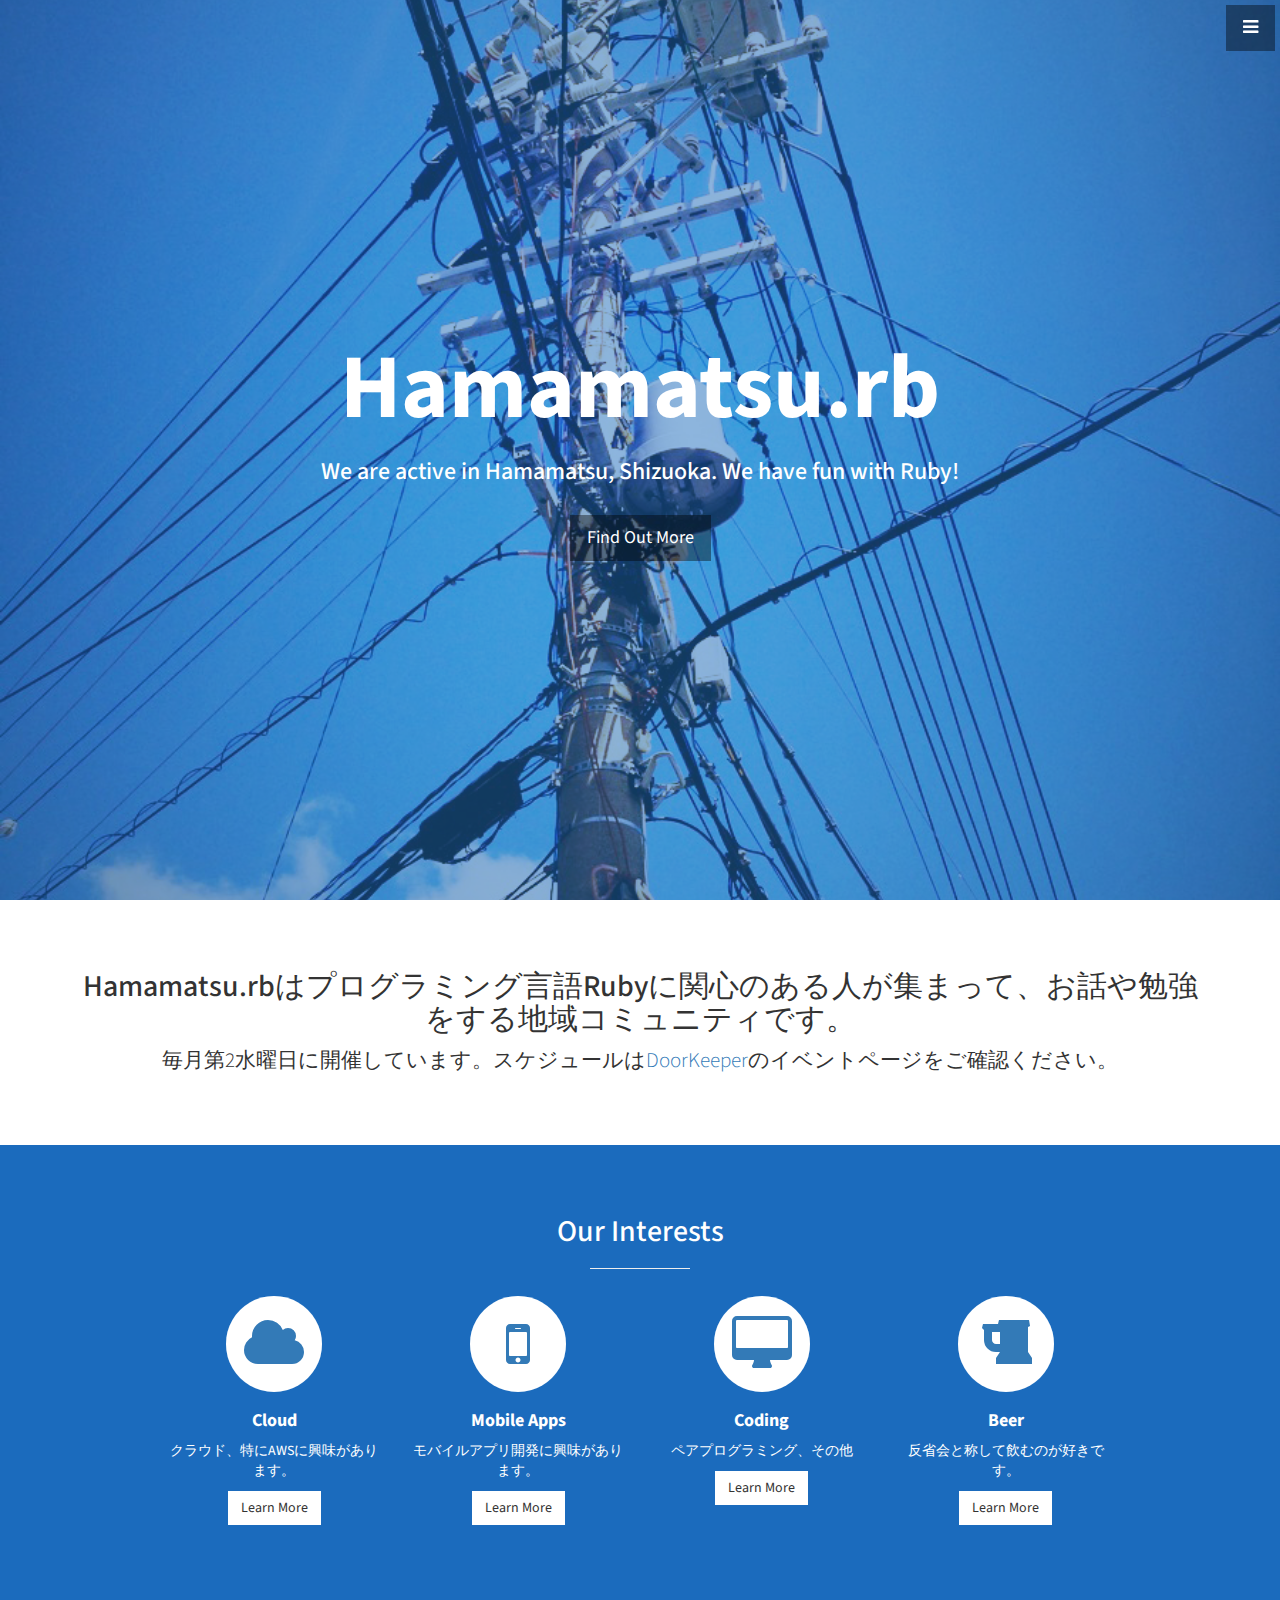
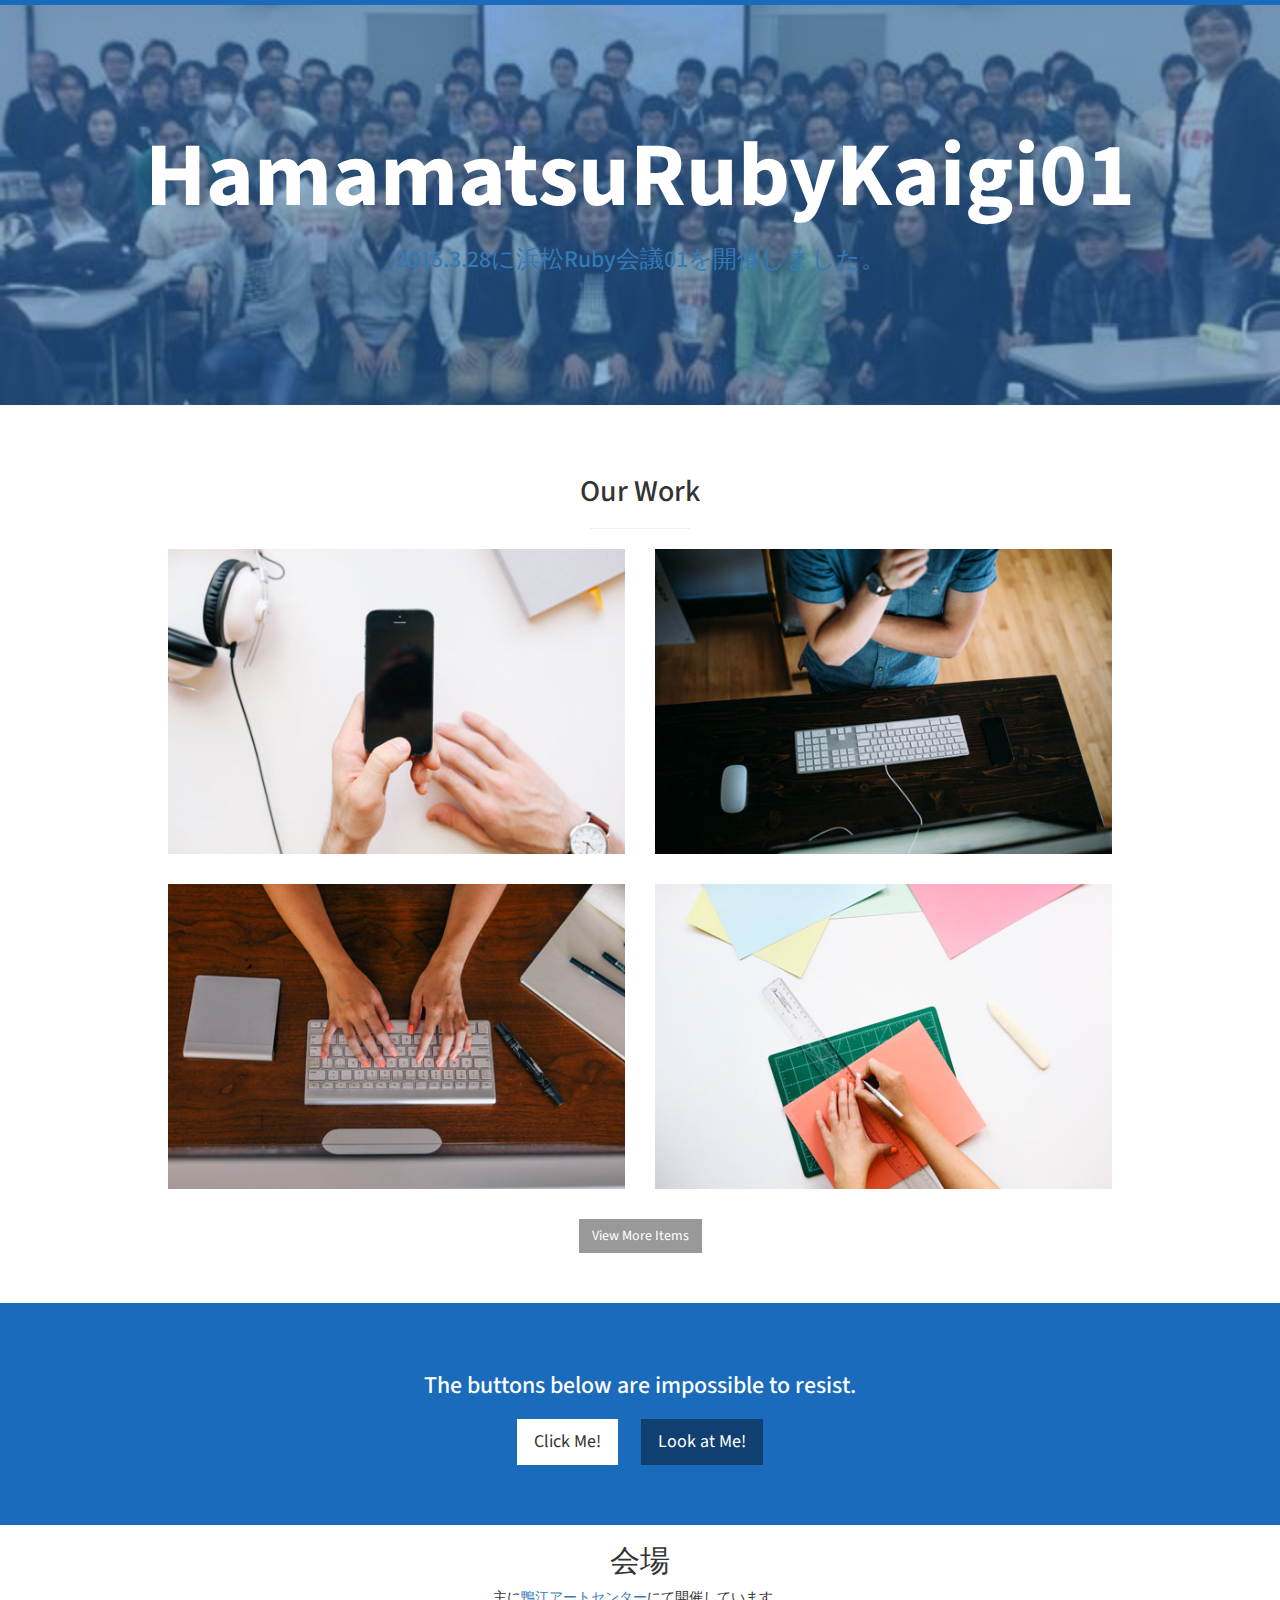
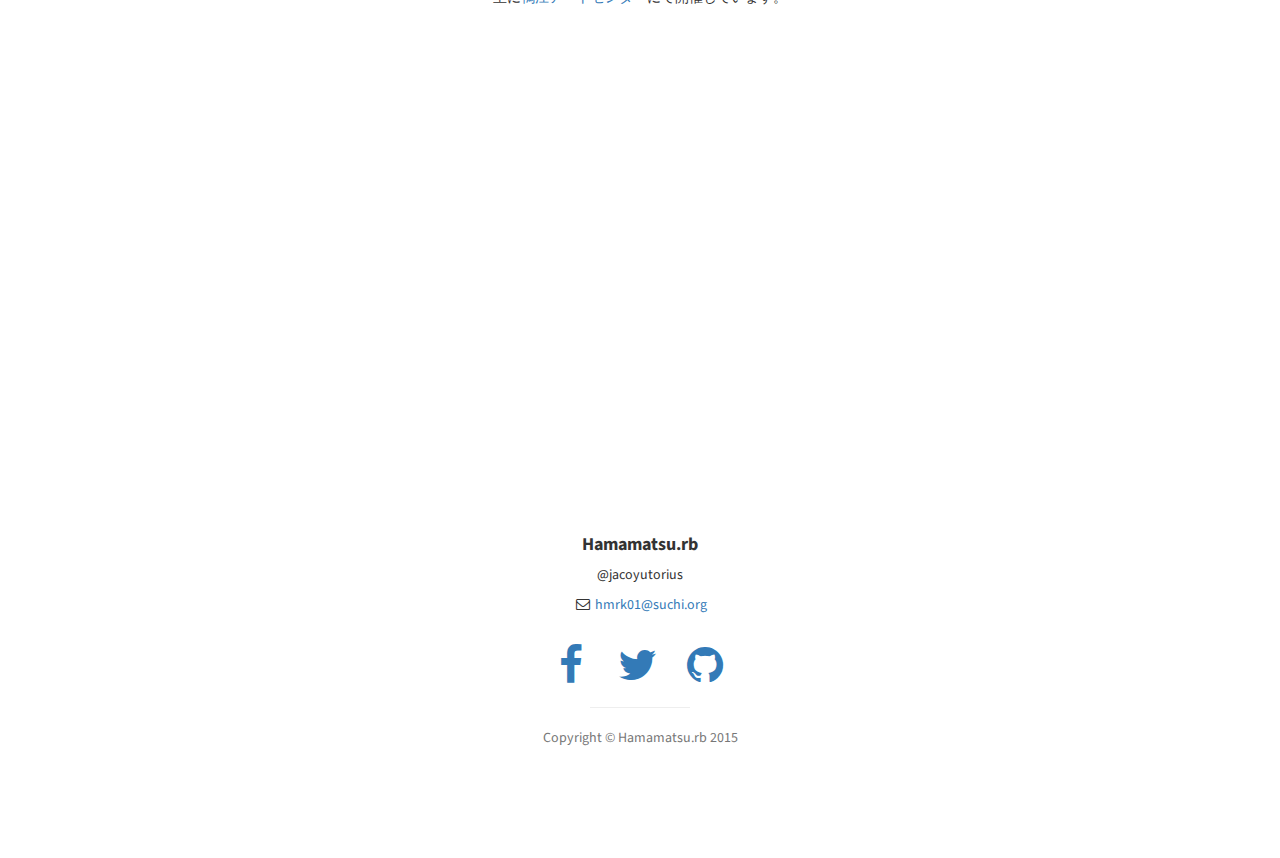
==== index.html @ ccb3da21 "first commti" ====
<!DOCTYPE html>
<html lang="en">

<head>

    <meta charset="utf-8">
    <meta http-equiv="X-UA-Compatible" content="IE=edge">
    <meta name="viewport" content="width=device-width, initial-scale=1">
    <meta name="description" content="">
    <meta name="author" content="">

    <title>Hamamatsu.rb</title>

    <!-- Bootstrap Core CSS -->
    <link href="css/bootstrap.min.css" rel="stylesheet">

    <!-- Custom CSS -->
    <link href="css/stylish-portfolio.css" rel="stylesheet">

    <!-- Custom Fonts -->
    <link href="font-awesome/css/font-awesome.min.css" rel="stylesheet" type="text/css">
    <link href="http://fonts.googleapis.com/css?family=Source+Sans+Pro:300,400,700,300italic,400italic,700italic" rel="stylesheet" type="text/css">

    <!-- HTML5 Shim and Respond.js IE8 support of HTML5 elements and media queries -->
    <!-- WARNING: Respond.js doesn't work if you view the page via file:// -->
    <!--[if lt IE 9]>
        <script src="https://oss.maxcdn.com/libs/html5shiv/3.7.0/html5shiv.js"></script>
        <script src="https://oss.maxcdn.com/libs/respond.js/1.4.2/respond.min.js"></script>
    <![endif]-->

</head>

<body>

    <!-- Navigation -->
    <a id="menu-toggle" href="#" class="btn btn-dark btn-lg toggle"><i class="fa fa-bars"></i></a>
    <nav id="sidebar-wrapper">
        <ul class="sidebar-nav">
            <a id="menu-close" href="#" class="btn btn-light btn-lg pull-right toggle"><i class="fa fa-times"></i></a>
            <li class="sidebar-brand">
                <a href="#top"  onclick = $("#menu-close").click(); >Menu</a>
            </li>
            <li>
                <a href="#top" onclick = $("#menu-close").click(); >Home</a>
            </li>
            <li>
                <a href="#about" onclick = $("#menu-close").click(); >About</a>
            </li>
            <li>
                <a href="#services" onclick = $("#menu-close").click(); >Interests</a>
            </li>
            <li>
                <a href="#portfolio" onclick = $("#menu-close").click(); >Portfolio</a>
            </li>
            <li>
                <a href="#contact" onclick = $("#menu-close").click(); >会場</a>
            </li>
        </ul>
    </nav>

    <!-- Header -->
    <header id="top" class="header">
        <div class="text-vertical-center">
            <h1>Hamamatsu.rb</h1>
            <h3>We are active in Hamamatsu, Shizuoka. We have fun with Ruby!</h3>
            <br>
            <a href="#about" class="btn btn-dark btn-lg">Find Out More</a>
        </div>
    </header>

    <!-- About -->
    <section id="about" class="about">
        <div class="container">
            <div class="row">
                <div class="col-lg-12 text-center">
                    <h2>Hamamatsu.rbはプログラミング言語Rubyに関心のある人が集まって、お話や勉強をする地域コミュニティです。
                    </h2>

                    <p class="lead">毎月第2水曜日に開催しています。スケジュールは<a target="_blank" href="https://hmrb.doorkeeper.jp/">DoorKeeper</a>のイベントページをご確認ください。</p>
                </div>
            </div>
            <!-- /.row -->
        </div>
        <!-- /.container -->
    </section>

    <!-- Services -->
    <!-- The circle icons use Font Awesome's stacked icon classes. For more information, visit http://fontawesome.io/examples/ -->
    <section id="services" class="services bg-primary">
        <div class="container">
            <div class="row text-center">
                <div class="col-lg-10 col-lg-offset-1">
                    <h2>Our Interests</h2>
                    <hr class="small">
                    <div class="row">
                        <div class="col-md-3 col-sm-6">
                            <div class="service-item">
                                <span class="fa-stack fa-4x">
                                <i class="fa fa-circle fa-stack-2x"></i>
                                <i class="fa fa-cloud fa-stack-1x text-primary"></i>
                            </span>
                                <h4>
                                    <strong>Cloud</strong>
                                </h4>
                                <p>クラウド、特にAWSに興味があります。</p>
                                <a href="#" class="btn btn-light">Learn More</a>
                            </div>
                        </div>
                        <div class="col-md-3 col-sm-6">
                            <div class="service-item">
                                <span class="fa-stack fa-4x">
                                <i class="fa fa-circle fa-stack-2x"></i>
                                <i class="fa fa-mobile fa-stack-1x text-primary"></i>
                            </span>
                                <h4>
                                    <strong>Mobile Apps</strong>
                                </h4>
                                <p>モバイルアプリ開発に興味があります。</p>
                                <a href="#" class="btn btn-light">Learn More</a>
                            </div>
                        </div>
                        <div class="col-md-3 col-sm-6">
                            <div class="service-item">
                                <span class="fa-stack fa-4x">
                                <i class="fa fa-circle fa-stack-2x"></i>
                                <i class="fa fa-desktop fa-stack-1x text-primary"></i>
                            </span>
                                <h4>
                                    <strong>Coding</strong>
                                </h4>
                                <p>ペアプログラミング、その他</p>
                                <a href="#" class="btn btn-light">Learn More</a>
                            </div>
                        </div>
                        <div class="col-md-3 col-sm-6">
                            <div class="service-item">
                                <span class="fa-stack fa-4x">
                                <i class="fa fa-circle fa-stack-2x"></i>
                                <i class="fa fa-beer fa-stack-1x text-primary"></i>
                            </span>
                                <h4>
                                    <strong>Beer</strong>
                                </h4>
                                <p>反省会と称して飲むのが好きです。</p>
                                <a href="#" class="btn btn-light">Learn More</a>
                            </div>
                        </div>
                    </div>
                    <!-- /.row (nested) -->
                </div>
                <!-- /.col-lg-10 -->
            </div>
            <!-- /.row -->
        </div>
        <!-- /.container -->
    </section>

    <!-- Callout -->
    <aside class="callout">
        <div class="text-vertical-center">
            <h1>HamamatsuRubyKaigi01</h1>
            <h3><a href="http://regional.rubykaigi.org/hamamatsu01/">2015.3.28に浜松Ruby会議01を開催しました。</a></h3>
        </div>
    </aside>

    <!-- Portfolio -->
    <section id="portfolio" class="portfolio">
        <div class="container">
            <div class="row">
                <div class="col-lg-10 col-lg-offset-1 text-center">
                    <h2>Our Work</h2>
                    <hr class="small">
                    <div class="row">
                        <div class="col-md-6">
                            <div class="portfolio-item">
                                <a href="#">
                                    <img class="img-portfolio img-responsive" src="img/portfolio-1.jpg">
                                </a>
                            </div>
                        </div>
                        <div class="col-md-6">
                            <div class="portfolio-item">
                                <a href="#">
                                    <img class="img-portfolio img-responsive" src="img/portfolio-2.jpg">
                                </a>
                            </div>
                        </div>
                        <div class="col-md-6">
                            <div class="portfolio-item">
                                <a href="#">
                                    <img class="img-portfolio img-responsive" src="img/portfolio-3.jpg">
                                </a>
                            </div>
                        </div>
                        <div class="col-md-6">
                            <div class="portfolio-item">
                                <a href="#">
                                    <img class="img-portfolio img-responsive" src="img/portfolio-4.jpg">
                                </a>
                            </div>
                        </div>
                    </div>
                    <!-- /.row (nested) -->
                    <a href="#" class="btn btn-dark">View More Items</a>
                </div>
                <!-- /.col-lg-10 -->
            </div>
            <!-- /.row -->
        </div>
        <!-- /.container -->
    </section>

    <!-- Call to Action -->
    <aside class="call-to-action bg-primary">
        <div class="container">
            <div class="row">
                <div class="col-lg-12 text-center">
                    <h3>The buttons below are impossible to resist.</h3>
                    <a href="#" class="btn btn-lg btn-light">Click Me!</a>
                    <a href="#" class="btn btn-lg btn-dark">Look at Me!</a>
                </div>
            </div>
        </div>
    </aside>

    <!-- Map -->
    <section id="contact" class="map">
        <div class="row">
                <div class="col-lg-10 col-lg-offset-1 text-center">
                    <h2>会場</h2>
                    <p>主に<a href="http://www.kamoeartcenter.org/">鴨江アートセンター</a>にて開催しています。</p>
                </div>
            </div>

        <iframe width="100%" height="80%" frameborder="0" scrolling="no" marginheight="0" marginwidth="0" src="https://www.google.com/maps/embed?pb=!1m14!1m8!1m3!1d3280.007330403189!2d137.7245966!3d34.704995049999994!3m2!1i1024!2i768!4f13.1!3m3!1m2!1s0x601ade7d56c9c475%3A0x187811541505988f!2z44CSNDMyLTgwMjQg6Z2Z5bKh55yM5rWc5p2-5biC5Lit5Yy66bSo5rGf55S677yRIOa1nOadvuW4gum0qOaxn-OCouODvOODiOOCu-ODs-OCv-ODvA!5e0!3m2!1sja!2sjp!4v1431703004119" width="600" height="450" frameborder="0" style="border:0"></iframe>
        <br />
        <small>
            <a href="https://maps.google.com/maps?f=q&amp;source=embed&amp;hl=en&amp;geocode=&amp;q=Twitter,+Inc.,+Market+Street,+San+Francisco,+CA&amp;aq=0&amp;oq=twitter&amp;sll=28.659344,-81.187888&amp;sspn=0.128789,0.264187&amp;ie=UTF8&amp;hq=Twitter,+Inc.,+Market+Street,+San+Francisco,+CA&amp;t=m&amp;z=15&amp;iwloc=A"></a>
        </small>
        </iframe>


    </section>

    <!-- Footer -->
    <footer>
        <div class="container">
            <div class="row">
                <div class="col-lg-10 col-lg-offset-1 text-center">
                    <h4><strong>Hamamatsu.rb</strong>
                    </h4>
                    <p>@jacoyutorius</p>
                 <!--    <br>
                    Beverly Hil ls, CA 90210</p>-->
                    <ul class="list-unstyled">
                        <!-- <li><i class="fa fa-phone fa-fw"></i> (123) 456-7890</li> -->
                        <li><i class="fa fa-envelope-o fa-fw"></i>  <a href="mailto:hmrk01@suchi.org ">hmrk01@suchi.org </a>
                        </li>
                    </ul>
                    <br>
                    <ul class="list-inline">
                        <li>
                            <a href="https://www.facebook.com/pages/Hamamatsurb/196508373706679"><i class="fa fa-facebook fa-fw fa-3x"></i></a>
                        </li>
                        <li>
                            <a href="https://twitter.com/hamamatsurb"><i class="fa fa-twitter fa-fw fa-3x"></i></a>
                        </li>
                        <li>
                            <a href="http://hamamatsu-rb.github.io/"><i class="fa fa-github fa-fw fa-3x"></i></a>
                        </li>
                    </ul>
                    <hr class="small">
                    <p class="text-muted">Copyright &copy; Hamamatsu.rb 2015</p>
                </div>
            </div>
        </div>
    </footer>

    <!-- jQuery -->
    <script src="js/jquery.js"></script>

    <!-- Bootstrap Core JavaScript -->
    <script src="js/bootstrap.min.js"></script>

    <!-- Custom Theme JavaScript -->
    <script>
    // Closes the sidebar menu
    $("#menu-close").click(function(e) {
        e.preventDefault();
        $("#sidebar-wrapper").toggleClass("active");
    });

    // Opens the sidebar menu
    $("#menu-toggle").click(function(e) {
        e.preventDefault();
        $("#sidebar-wrapper").toggleClass("active");
    });

    // Scrolls to the selected menu item on the page
    $(function() {
        $('a[href*=#]:not([href=#])').click(function() {
            if (location.pathname.replace(/^\//, '') == this.pathname.replace(/^\//, '') || location.hostname == this.hostname) {

                var target = $(this.hash);
                target = target.length ? target : $('[name=' + this.hash.slice(1) + ']');
                if (target.length) {
                    $('html,body').animate({
                        scrollTop: target.offset().top
                    }, 1000);
                    return false;
                }
            }
        });
    });
    </script>

    <script type="text/javascript">
        $.getJSON("http://api.doorkeeper.jp/groups/hmrb/events", function(json){
            alert("json");
        })
    </script>

</body>

</html>
---- css/stylish-portfolio.css ----
/*!
 * Start Bootstrap - Stylish Portfolio Bootstrap Theme (http://startbootstrap.com)
 * Code licensed under the Apache License v2.0.
 * For details, see http://www.apache.org/licenses/LICENSE-2.0.
 */

/* Global Styles */

html,
body {
    width: 100%;
    height: 100%;
}

body {
    font-family: "Source Sans Pro","Helvetica Neue",Helvetica,Arial,sans-serif;
}

.bg-primary{
    background-color: rgba(27, 107, 189, 100); 
}

.text-vertical-center {
    display: table-cell;
    text-align: center;
    vertical-align: middle;
}

.text-vertical-center h1 {
    margin: 0;
    padding: 0;
    font-size: 6.5em;
    font-weight: 700;
}

.text-vertical-center{
    background-color: rgba(27, 107, 189, 0.5); 
    color: white;
}

/* Custom Button Styles */

.btn-dark {
    border-radius: 0;
    color: #fff;
    background-color: rgba(0,0,0,0.4);
}

.btn-dark:hover,
.btn-dark:focus,
.btn-dark:active {
    color: #fff;
    background-color: rgba(0,0,0,0.7);
}

.btn-light {
    border-radius: 0;
    color: #333;
    background-color: rgb(255,255,255);
}

.btn-light:hover,
.btn-light:focus,
.btn-light:active {
    color: #333;
    background-color: rgba(255,255,255,0.8);
}

/* Custom Horizontal Rule */

hr.small {
    max-width: 100px;
}

/* Side Menu */

#sidebar-wrapper {
    z-index: 1000;
    position: fixed;
    right: 0;
    width: 250px;
    height: 100%;
    margin-right: -250px;
    overflow-y: auto;
    background: #222;
    -webkit-transition: all 0.4s ease 0s;
    -moz-transition: all 0.4s ease 0s;
    -ms-transition: all 0.4s ease 0s;
    -o-transition: all 0.4s ease 0s;
    transition: all 0.4s ease 0s;
}

.sidebar-nav {
    position: absolute;
    top: 0;
    width: 250px;
    margin: 0;
    padding: 0;
    list-style: none;
}

.sidebar-nav li {
    text-indent: 20px;
    line-height: 40px;
}

.sidebar-nav li a {
    display: block;
    text-decoration: none;
    color: #999;
}

.sidebar-nav li a:hover {
    text-decoration: none;
    color: #fff;
    background: rgba(255,255,255,0.2);
}

.sidebar-nav li a:active,
.sidebar-nav li a:focus {
    text-decoration: none;
}

.sidebar-nav > .sidebar-brand {
    height: 55px;
    font-size: 18px;
    line-height: 55px;
}

.sidebar-nav > .sidebar-brand a {
    color: #999;
}

.sidebar-nav > .sidebar-brand a:hover {
    color: #fff;
    background: none;
}

#menu-toggle {
    z-index: 1;
    position: fixed;
    top: 0;
    right: 0;
}

#sidebar-wrapper.active {
    right: 250px;
    width: 250px;
    -webkit-transition: all 0.4s ease 0s;
    -moz-transition: all 0.4s ease 0s;
    -ms-transition: all 0.4s ease 0s;
    -o-transition: all 0.4s ease 0s;
    transition: all 0.4s ease 0s;
}

.toggle {
    margin: 5px 5px 0 0;
}


/* Header */

.header {
    display: table;
    position: relative;
    width: 100%;
    height: 100%;
    /*background-color: white;*/
    background: url(../img/IMG_7088.jpg) no-repeat center center scroll;
    -webkit-background-size: cover;
    -moz-background-size: cover;
    background-size: cover;
    -o-background-size: cover;
}

/* About */

.about {
    padding: 50px 0;
}

/* Services */

.services {
    padding: 50px 0;
}

.service-item {
    margin-bottom: 30px;
}

/* Callout */

.callout {
    display: table;
    width: 100%;
    height: 400px;
    color: #fff;
    background: url(../img/rubykaigi.jpg) no-repeat center center scroll;
    -webkit-background-size: cover;
    -moz-background-size: cover;
    background-size: cover;
    -o-background-size: cover;
}

/* Portfolio */

.portfolio {
    padding: 50px 0;
}

.portfolio-item {
    margin-bottom: 30px;
}

.img-portfolio {
    margin: 0 auto;
}

.img-portfolio:hover {
    opacity: 0.8;
}

/* Call to Action */

.call-to-action {
    padding: 50px 0;
}

.call-to-action .btn {
    margin: 10px;
}

/* Map */

.map {
    height: 500px;
}

@media(max-width:768px) {
    .map {
        height: 75%;
    }
}

/* Footer */

footer {
    padding: 100px 0;
}
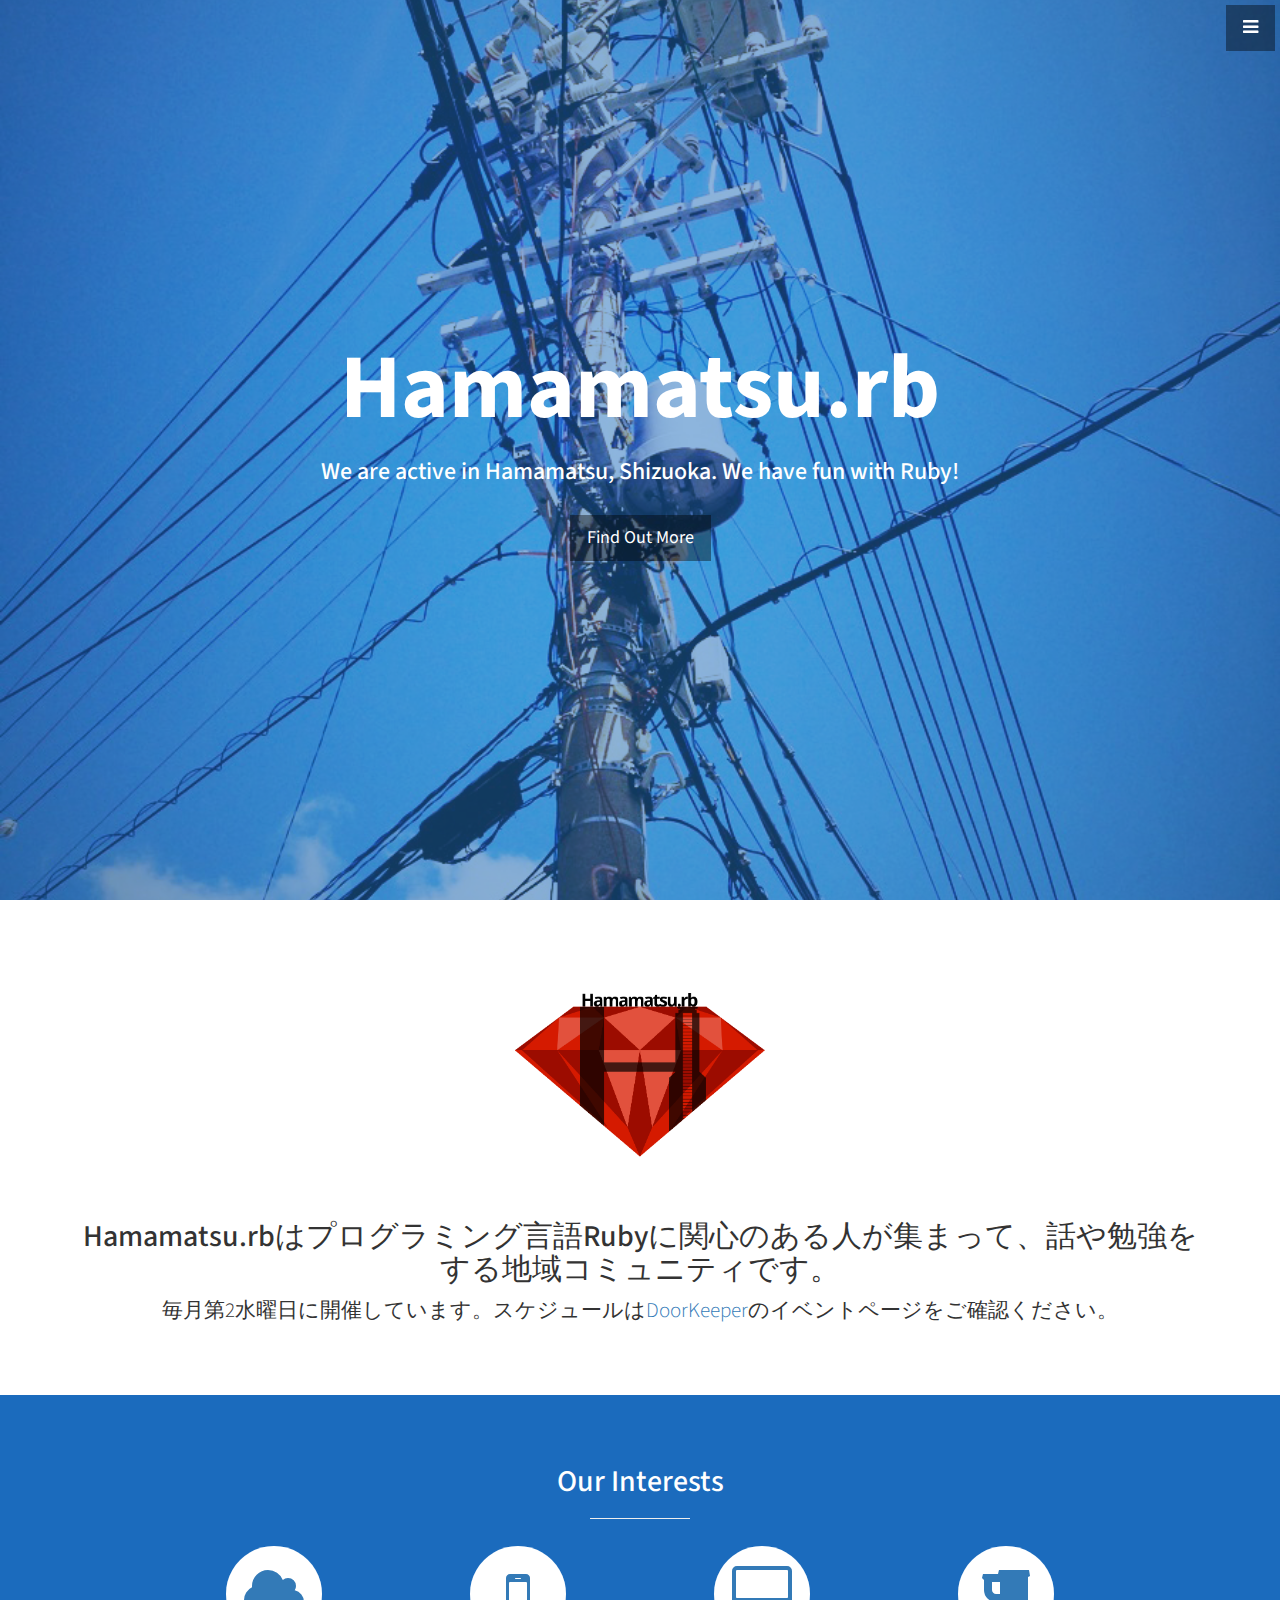
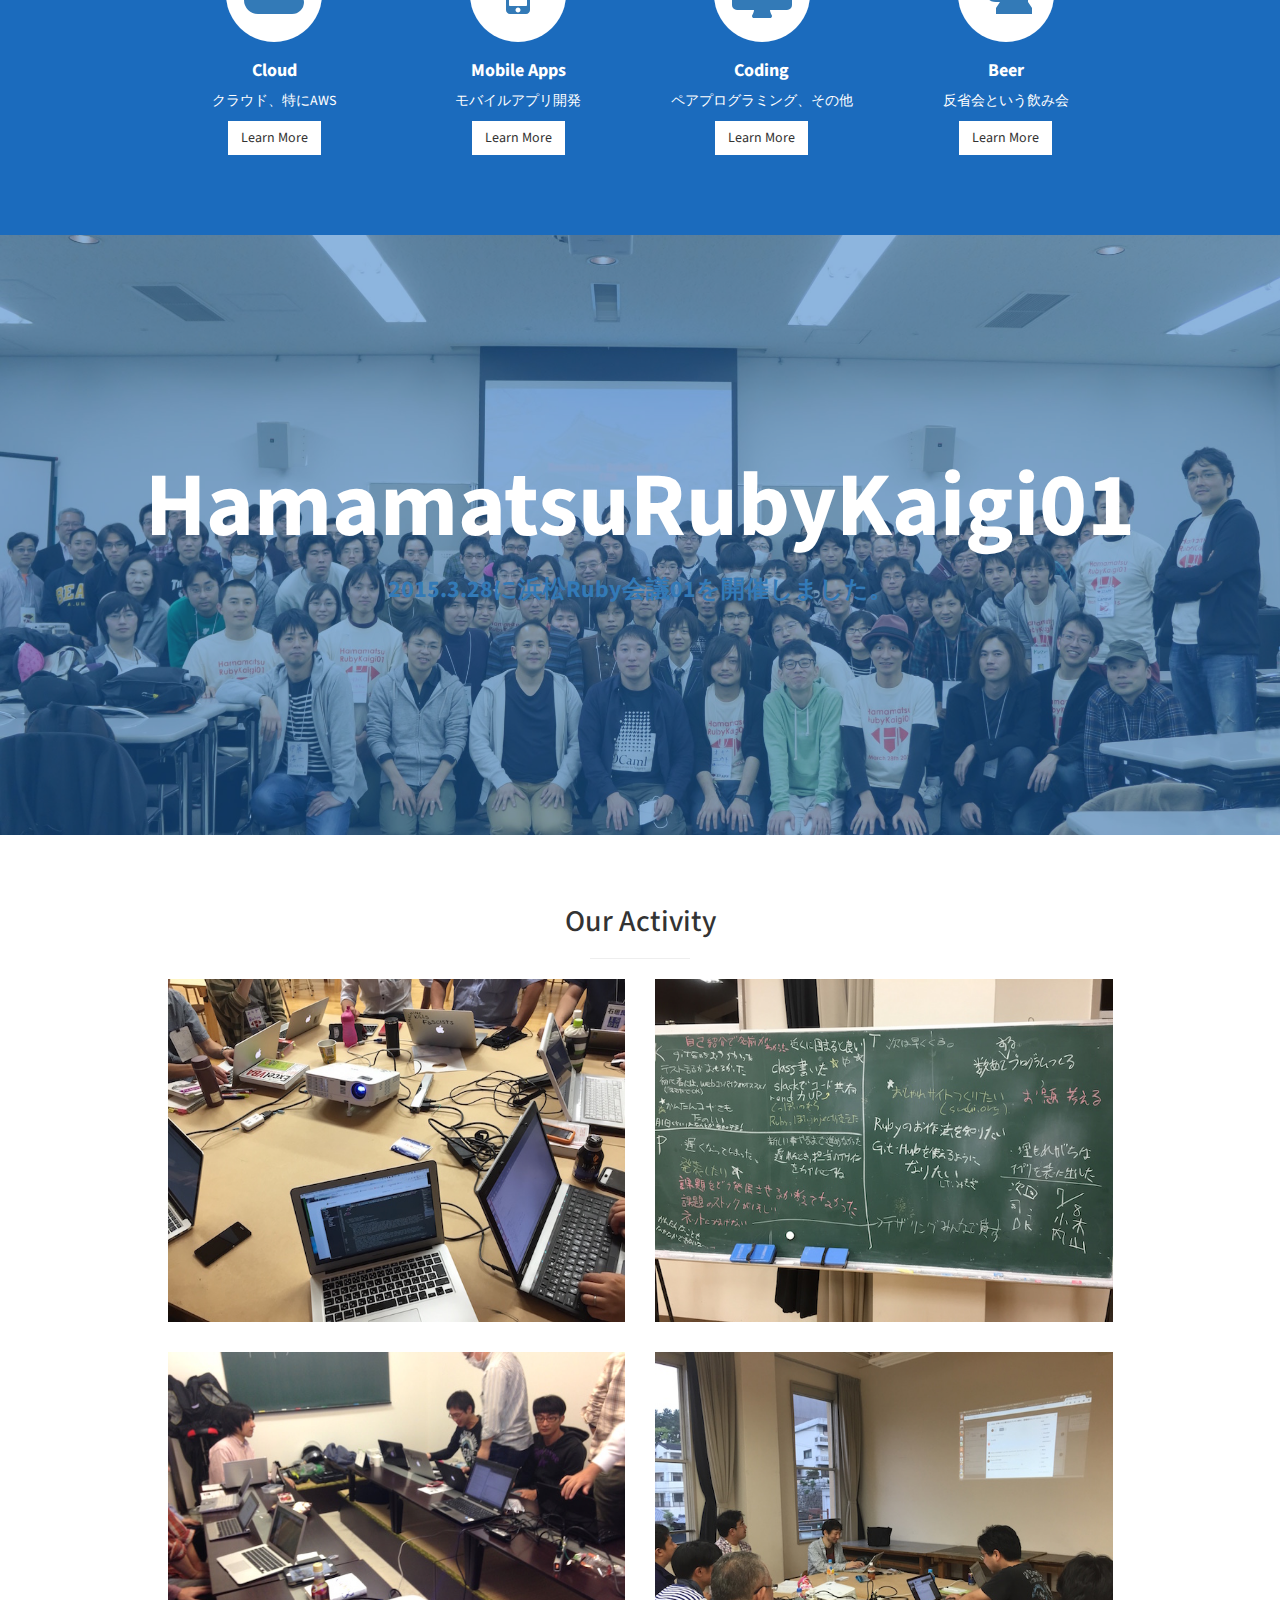
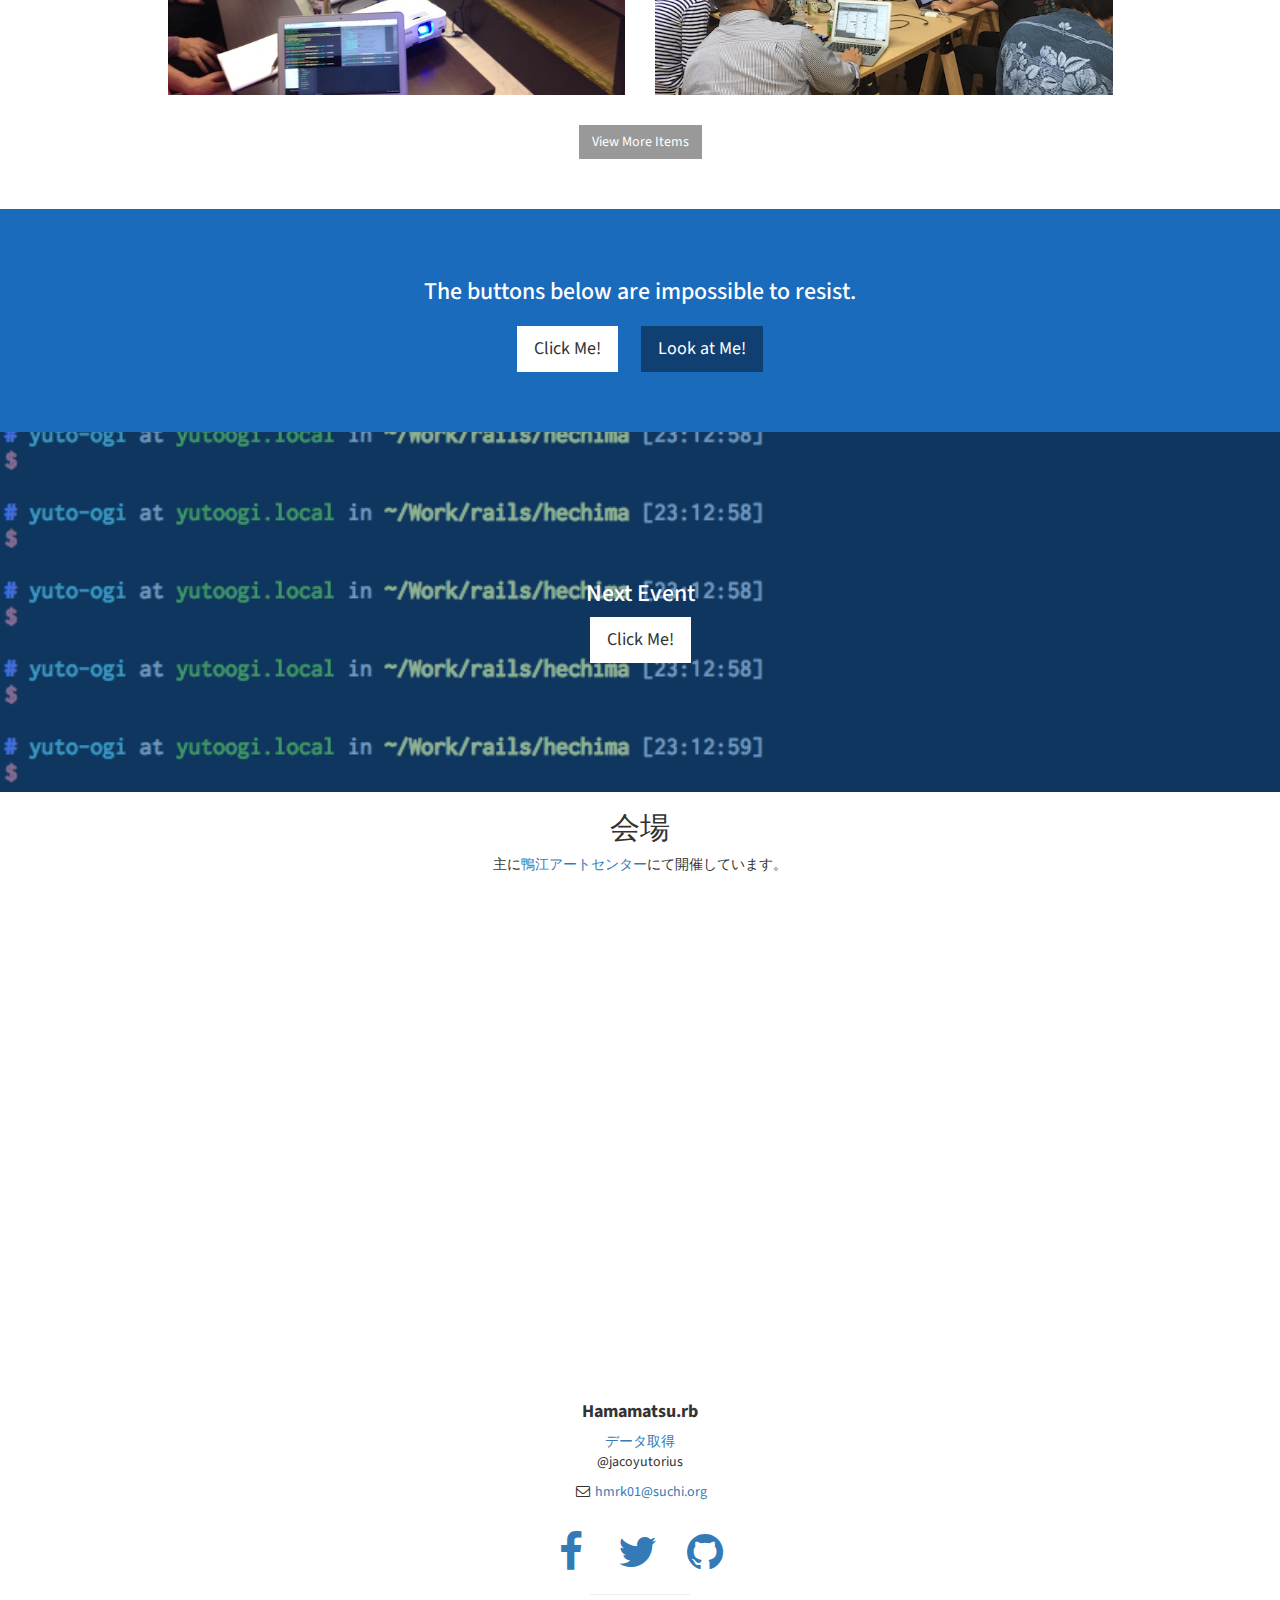
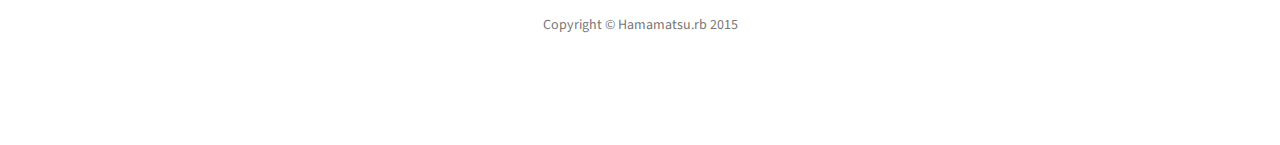
==== commit 2a82a432: "rubykaigiの写真を高解像度のものに変えたり、新しいセクションを作ったり、hmrbの写真を載せたり...etc" ====
--- a/index.html
+++ b/index.html
@@ -72,8 +72,13 @@
     <section id="about" class="about">
         <div class="container">
             <div class="row">
+                <div class="col-md-12">
+                    <img class="img-portfolio img-responsive" src="img/hmrblogo1_square.png"  width="250" height="250" >           
+                </div>
+            </div>
+            <div class="row">
                 <div class="col-lg-12 text-center">
-                    <h2>Hamamatsu.rbはプログラミング言語Rubyに関心のある人が集まって、お話や勉強をする地域コミュニティです。
+                    <h2>Hamamatsu.rbはプログラミング言語Rubyに関心のある人が集まって、話や勉強をする地域コミュニティです。
                     </h2>
 
                     <p class="lead">毎月第2水曜日に開催しています。スケジュールは<a target="_blank" href="https://hmrb.doorkeeper.jp/">DoorKeeper</a>のイベントページをご確認ください。</p>
@@ -102,7 +107,7 @@
                                 <h4>
                                     <strong>Cloud</strong>
                                 </h4>
-                                <p>クラウド、特にAWSに興味があります。</p>
+                                <p>クラウド、特にAWS</p>
                                 <a href="#" class="btn btn-light">Learn More</a>
                             </div>
                         </div>
@@ -115,7 +120,7 @@
                                 <h4>
                                     <strong>Mobile Apps</strong>
                                 </h4>
-                                <p>モバイルアプリ開発に興味があります。</p>
+                                <p>モバイルアプリ開発</p>
                                 <a href="#" class="btn btn-light">Learn More</a>
                             </div>
                         </div>
@@ -141,7 +146,7 @@
                                 <h4>
                                     <strong>Beer</strong>
                                 </h4>
-                                <p>反省会と称して飲むのが好きです。</p>
+                                <p>反省会という飲み会</p>
                                 <a href="#" class="btn btn-light">Learn More</a>
                             </div>
                         </div>
@@ -157,10 +162,10 @@
 
     <!-- Callout -->
     <aside class="callout">
-        <div class="text-vertical-center">
-            <h1>HamamatsuRubyKaigi01</h1>
-            <h3><a href="http://regional.rubykaigi.org/hamamatsu01/">2015.3.28に浜松Ruby会議01を開催しました。</a></h3>
-        </div>
+      <div class="text-vertical-center">
+        <h1>HamamatsuRubyKaigi01</h1>
+        <h3><a href="http://regional.rubykaigi.org/hamamatsu01/"><strong>2015.3.28に浜松Ruby会議01を開催しました。</strong></a></h3>
+      </div>
     </aside>
 
     <!-- Portfolio -->
@@ -168,34 +173,34 @@
         <div class="container">
             <div class="row">
                 <div class="col-lg-10 col-lg-offset-1 text-center">
-                    <h2>Our Work</h2>
+                    <h2>Our Activity</h2>
                     <hr class="small">
                     <div class="row">
                         <div class="col-md-6">
                             <div class="portfolio-item">
                                 <a href="#">
-                                    <img class="img-portfolio img-responsive" src="img/portfolio-1.jpg">
+                                    <img class="img-portfolio img-responsive" src="img/IMG_0236.JPG">
                                 </a>
                             </div>
                         </div>
                         <div class="col-md-6">
                             <div class="portfolio-item">
                                 <a href="#">
-                                    <img class="img-portfolio img-responsive" src="img/portfolio-2.jpg">
+                                    <img class="img-portfolio img-responsive" src="img/IMG_0237.JPG">
                                 </a>
                             </div>
                         </div>
                         <div class="col-md-6">
                             <div class="portfolio-item">
                                 <a href="#">
-                                    <img class="img-portfolio img-responsive" src="img/portfolio-3.jpg">
+                                    <img class="img-portfolio img-responsive" src="img/IMG_1295.JPG">
                                 </a>
                             </div>
                         </div>
                         <div class="col-md-6">
                             <div class="portfolio-item">
                                 <a href="#">
-                                    <img class="img-portfolio img-responsive" src="img/portfolio-4.jpg">
+                                    <img class="img-portfolio img-responsive" src="img/IMG_0107.JPG">
                                 </a>
                             </div>
                         </div>
@@ -220,6 +225,17 @@
                     <a href="#" class="btn btn-lg btn-dark">Look at Me!</a>
                 </div>
             </div>
+        </div>
+    </aside>
+
+    <!-- Next Event -->
+    <aside class="nextevent">
+        <div class="text-vertical-center">
+          <div class="col-lg-12 text-center">
+            <h3>Next Event</h3>
+            <a href="#" class="btn btn-lg btn-light">Click Me!</a>
+        </div>
+          
         </div>
     </aside>
 
@@ -249,6 +265,7 @@
                 <div class="col-lg-10 col-lg-offset-1 text-center">
                     <h4><strong>Hamamatsu.rb</strong>
                     </h4>
+                    <a href="#" onClick="doorkeeperLoader();">データ取得</a>
                     <p>@jacoyutorius</p>
                  <!--    <br>
                     Beverly Hil ls, CA 90210</p>-->
@@ -315,9 +332,33 @@
     </script>
 
     <script type="text/javascript">
-        $.getJSON("http://api.doorkeeper.jp/groups/hmrb/events", function(json){
-            alert("json");
-        })
+        // $.getJSON("http://api.doorkeeper.jp/groups/hmrb/events", function(json){
+        //     alert("json");
+        // });
+        function doorkeeperLoader(){
+            $.ajax({
+            url: "https://api.doorkeeper.jp/groups/jawsug-hamamatsu/events",
+            // url: "https://b.hatena.ne.jp/entry/json/?url=http%3A%2F%2Fwww.hatena.ne.jp%2F",
+            type: "GET",
+            datatype: "json" ,
+            headers:{
+                "Content-Type": "application/json"
+            },
+            timeout: 100000,
+            crossDomain: true,
+            success: function(data){
+                console.table(dat);
+            },
+            error: function(data){
+                console.log("Error!");
+                console.log(data);
+                alert(data);
+
+            },
+            complete: function(data){}
+          });
+        }
+        
     </script>
 
 </body>
--- a/css/stylish-portfolio.css
+++ b/css/stylish-portfolio.css
@@ -14,6 +14,17 @@
 
 body {
     font-family: "Source Sans Pro","Helvetica Neue",Helvetica,Arial,sans-serif;
+}
+
+#bg-video {
+ /* position:fixed;
+  right:0;
+  bottom:0*/;
+  min-width:100%;
+  min-height:20%;
+  width:auto;
+  /*height:auto;
+  z-index:-1;*/
 }
 
 .bg-primary{
@@ -173,6 +184,19 @@
     -o-background-size: cover;
 }
 
+
+.nextevent {
+    display: table;
+    position: relative;
+    width: 100%;
+    height: 40%;
+    background: url(../video/hechima.gif) no-repeat center center scroll;
+    -webkit-background-size: cover;
+    -moz-background-size: cover;
+    background-size: cover;
+    -o-background-size: cover;
+}
+
 /* About */
 
 .about {
@@ -194,7 +218,7 @@
 .callout {
     display: table;
     width: 100%;
-    height: 400px;
+    height: 600px;
     color: #fff;
     background: url(../img/rubykaigi.jpg) no-repeat center center scroll;
     -webkit-background-size: cover;
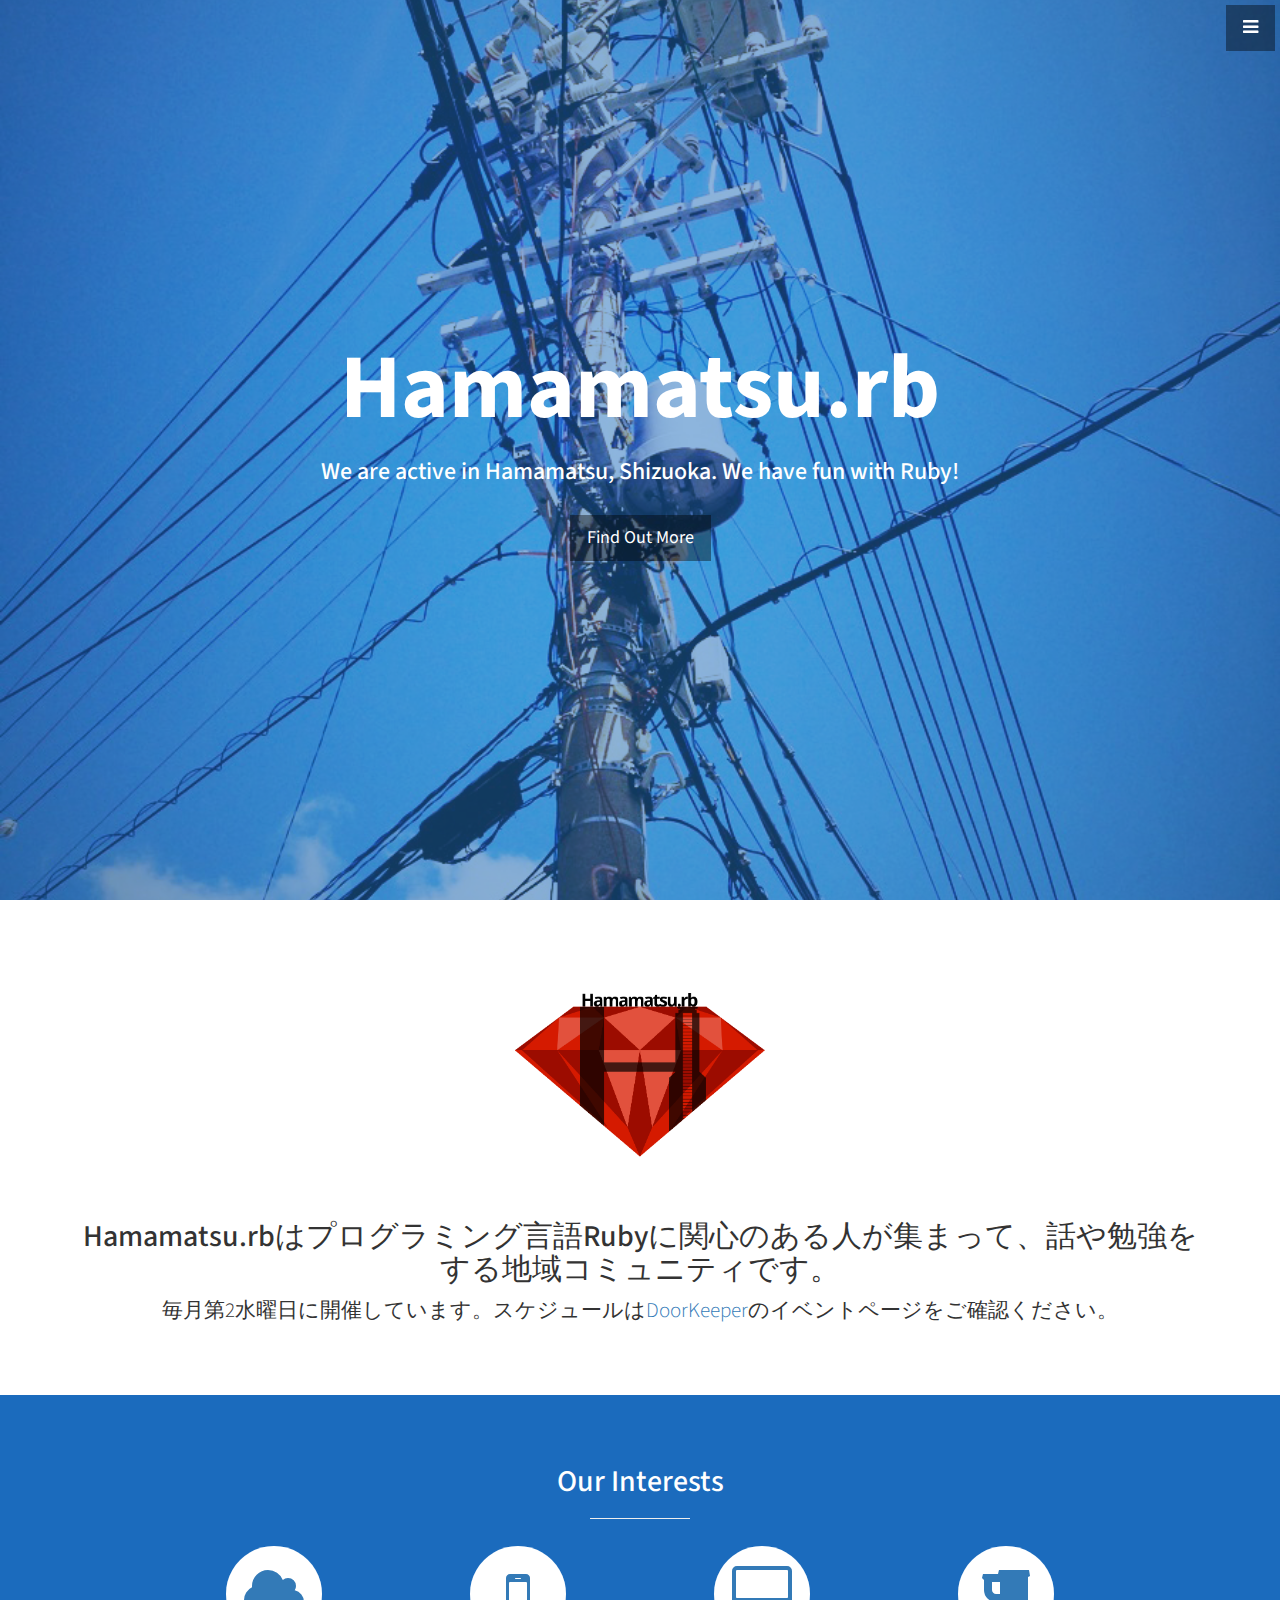
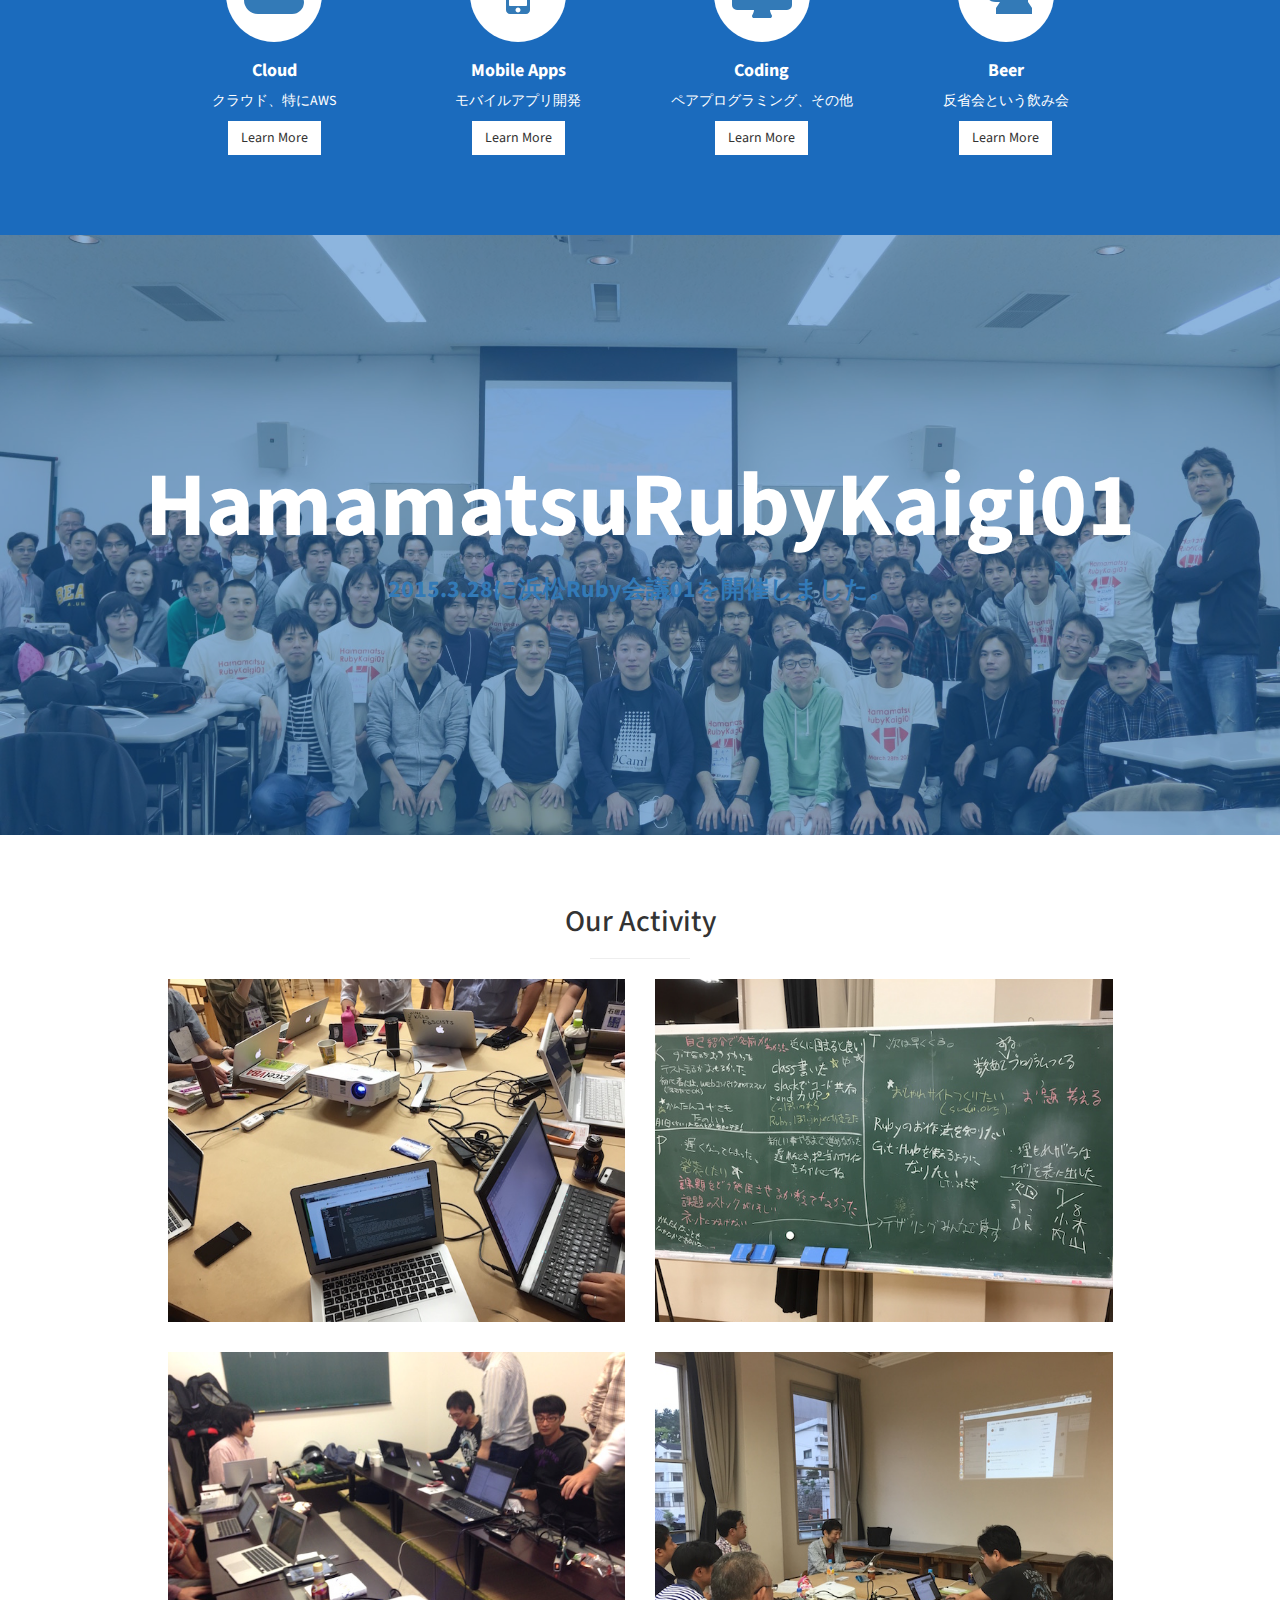
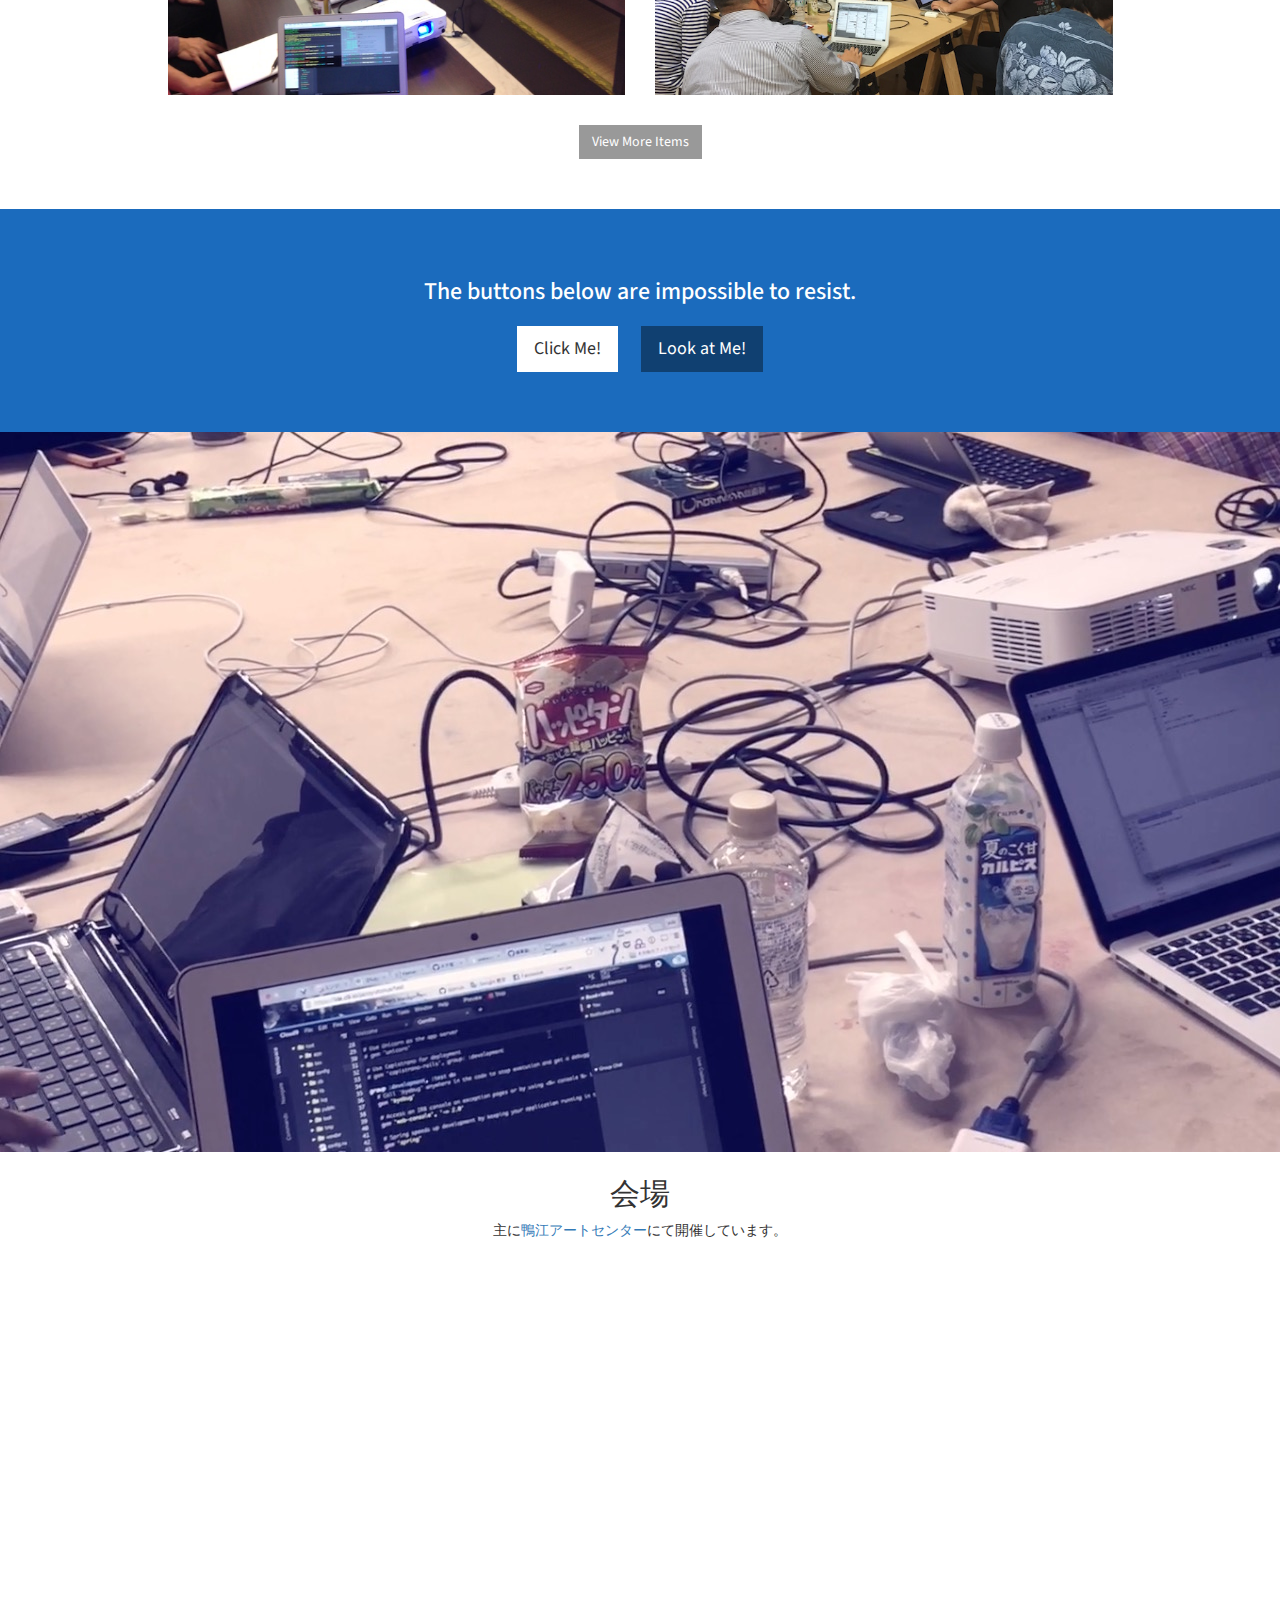
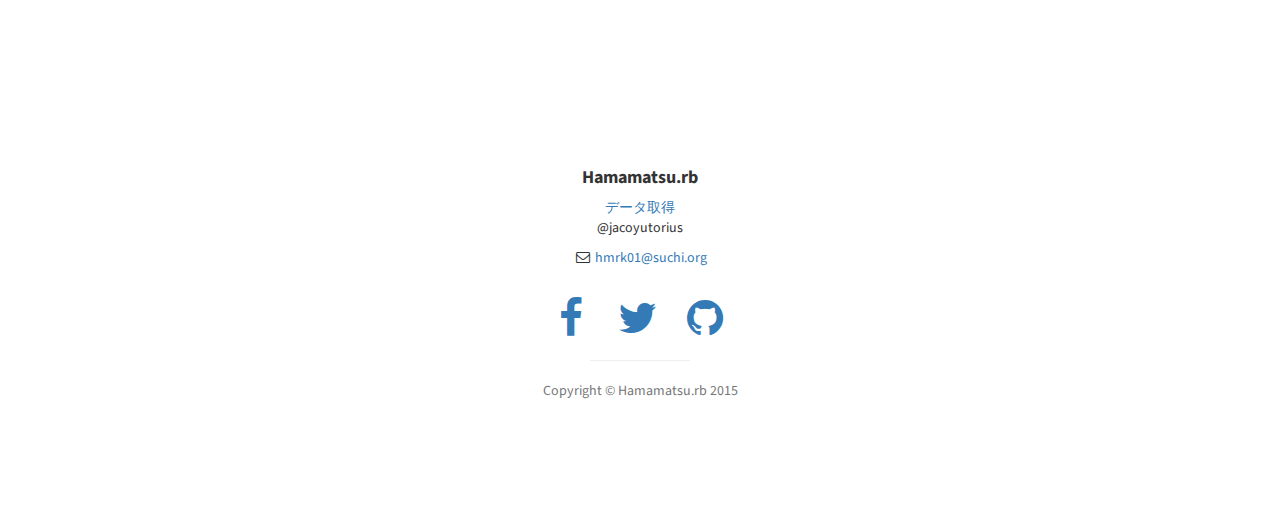
==== commit d1b77fc1: "動画を表示させてみた" ====
--- a/index.html
+++ b/index.html
@@ -73,7 +73,7 @@
         <div class="container">
             <div class="row">
                 <div class="col-md-12">
-                    <img class="img-portfolio img-responsive" src="img/hmrblogo1_square.png"  width="250" height="250" >           
+                    <img class="img-portfolio img-responsive" src="img/hmrblogo1_square.png"  width="250" height="250" >
                 </div>
             </div>
             <div class="row">
@@ -230,13 +230,14 @@
 
     <!-- Next Event -->
     <aside class="nextevent">
-        <div class="text-vertical-center">
-          <div class="col-lg-12 text-center">
-            <h3>Next Event</h3>
-            <a href="#" class="btn btn-lg btn-light">Click Me!</a>
-        </div>
-          
-        </div>
+      <video src="video/hmrb.mp4" autoplay loop poster="img/hmrb.jpg">
+      </video>
+      <!-- <div class="text-vertical-center">
+        <div class="col-lg-12 text-center">
+          <h3>Next Event</h3>
+          <a href="#" class="btn btn-lg btn-light">Click Me!</a>
+        </div>
+      </div> -->
     </aside>
 
     <!-- Map -->
@@ -358,7 +359,7 @@
             complete: function(data){}
           });
         }
-        
+
     </script>
 
 </body>
--- a/css/stylish-portfolio.css
+++ b/css/stylish-portfolio.css
@@ -28,7 +28,7 @@
 }
 
 .bg-primary{
-    background-color: rgba(27, 107, 189, 100); 
+    background-color: rgba(27, 107, 189, 100);
 }
 
 .text-vertical-center {
@@ -45,7 +45,7 @@
 }
 
 .text-vertical-center{
-    background-color: rgba(27, 107, 189, 0.5); 
+    background-color: rgba(27, 107, 189, 0.5);
     color: white;
 }
 
@@ -189,13 +189,19 @@
     display: table;
     position: relative;
     width: 100%;
-    height: 40%;
-    background: url(../video/hechima.gif) no-repeat center center scroll;
+    height: 30%;
+    /*background: url(../video/hechima.gif) no-repeat center center scroll;
     -webkit-background-size: cover;
     -moz-background-size: cover;
     background-size: cover;
-    -o-background-size: cover;
-}
+    -o-background-size: cover;*/
+  }
+
+video {
+  width: 100%;
+  z-index: 1;
+}
+
 
 /* About */
 
@@ -271,4 +277,4 @@
 
 footer {
     padding: 100px 0;
-}+}
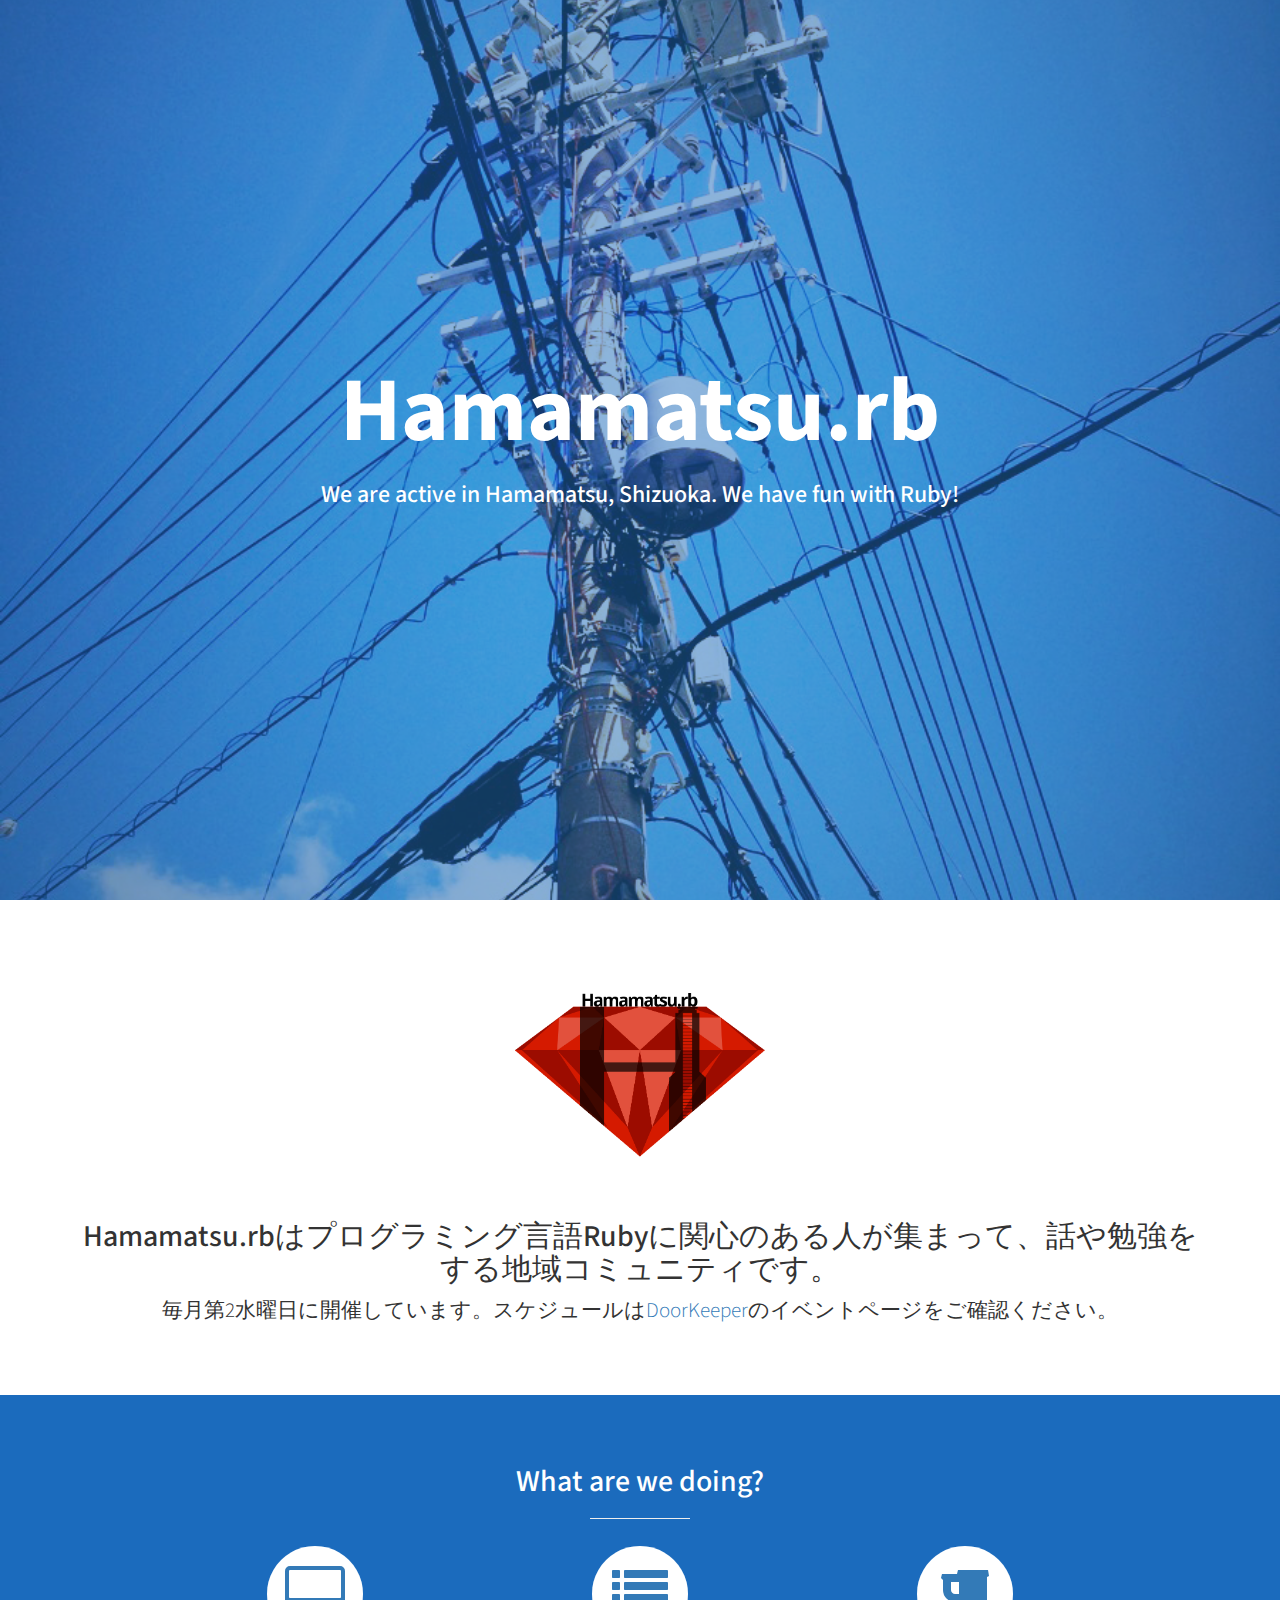
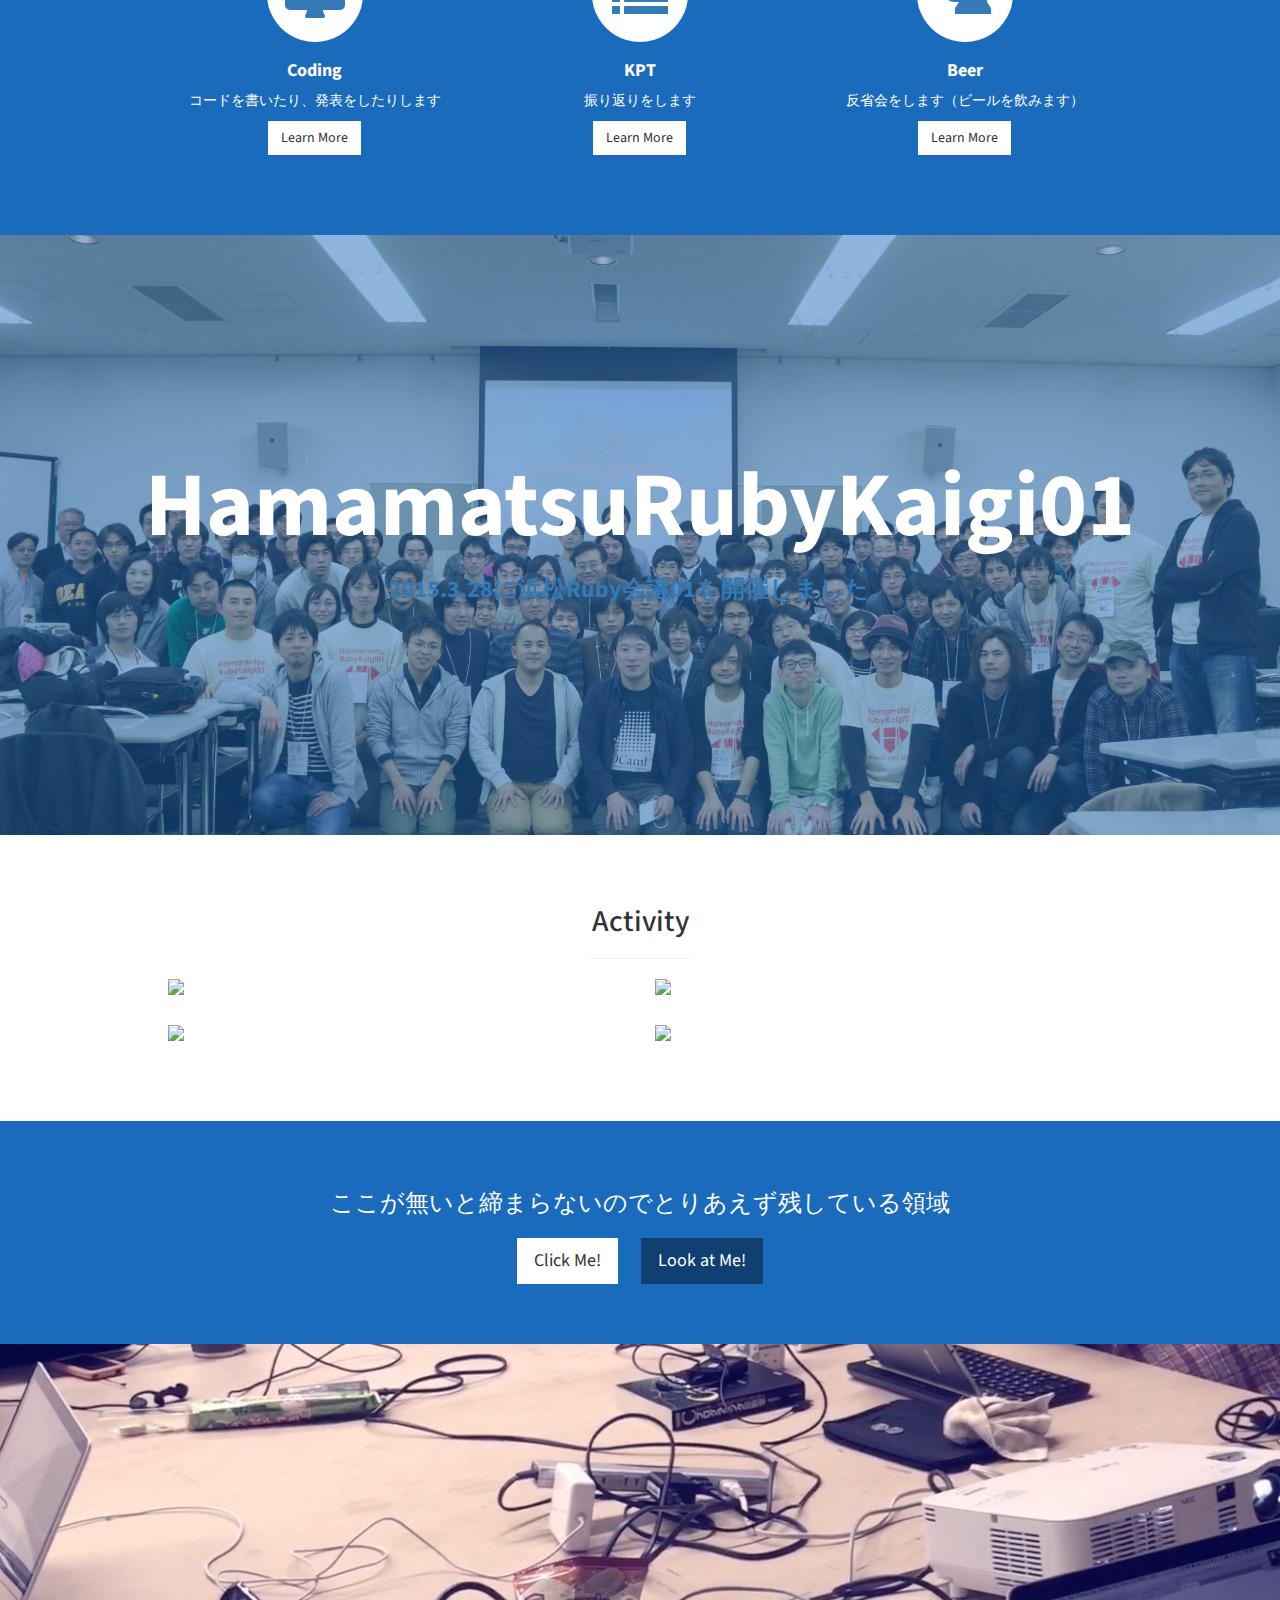
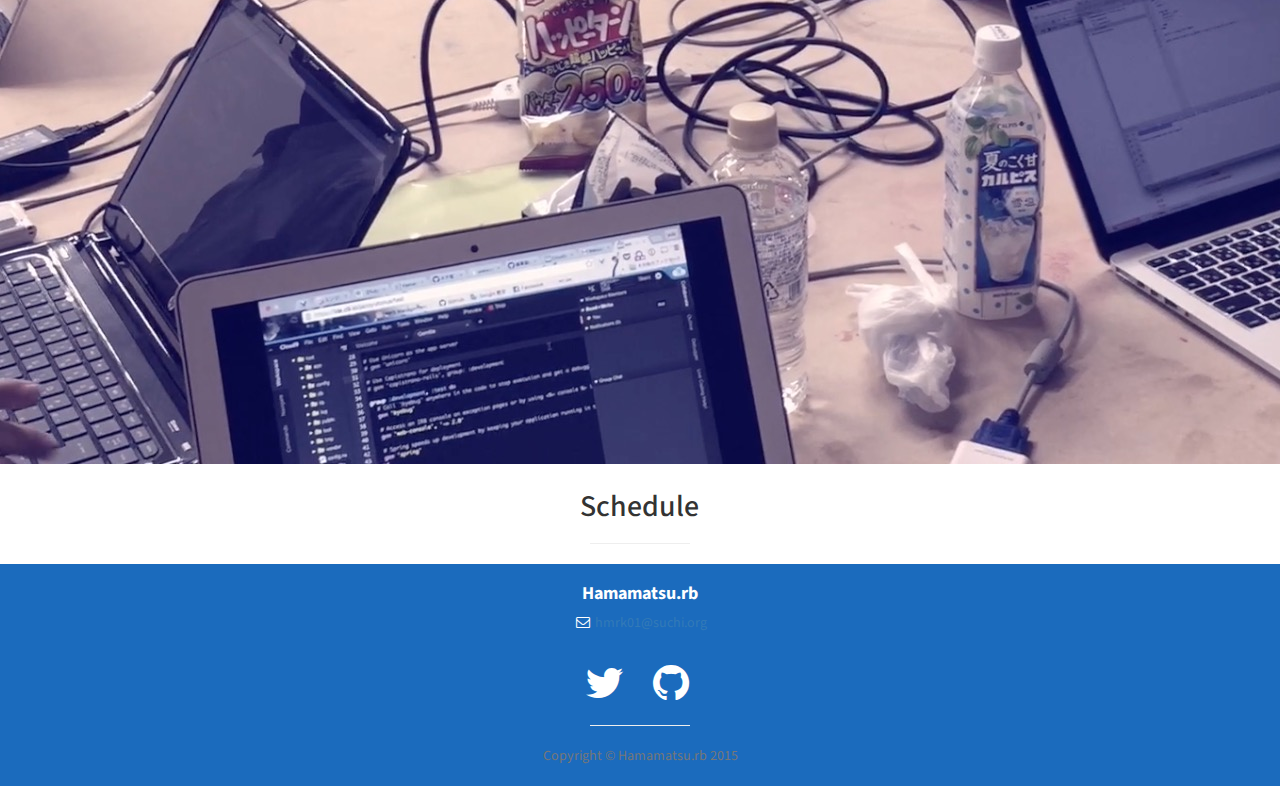
==== commit 8c43d7d8: "ちょこちょこ修正。DoorkeeperAPIで次回イベントを取得するようにした" ====
--- a/index.html
+++ b/index.html
@@ -28,12 +28,13 @@
         <script src="https://oss.maxcdn.com/libs/respond.js/1.4.2/respond.min.js"></script>
     <![endif]-->
 
+    <script type="text/javascript" src="js/hmrb.js"></script>
 </head>
 
 <body>
 
     <!-- Navigation -->
-    <a id="menu-toggle" href="#" class="btn btn-dark btn-lg toggle"><i class="fa fa-bars"></i></a>
+    <!-- <a id="menu-toggle" href="#" class="btn btn-dark btn-lg toggle"><i class="fa fa-bars"></i></a>
     <nav id="sidebar-wrapper">
         <ul class="sidebar-nav">
             <a id="menu-close" href="#" class="btn btn-light btn-lg pull-right toggle"><i class="fa fa-times"></i></a>
@@ -56,7 +57,7 @@
                 <a href="#contact" onclick = $("#menu-close").click(); >会場</a>
             </li>
         </ul>
-    </nav>
+    </nav> -->
 
     <!-- Header -->
     <header id="top" class="header">
@@ -64,7 +65,7 @@
             <h1>Hamamatsu.rb</h1>
             <h3>We are active in Hamamatsu, Shizuoka. We have fun with Ruby!</h3>
             <br>
-            <a href="#about" class="btn btn-dark btn-lg">Find Out More</a>
+            <!-- <a href="#about" class="btn btn-dark btn-lg">Find Out More</a> -->
         </div>
     </header>
 
@@ -95,36 +96,10 @@
         <div class="container">
             <div class="row text-center">
                 <div class="col-lg-10 col-lg-offset-1">
-                    <h2>Our Interests</h2>
+                    <h2>What are we doing?</h2>
                     <hr class="small">
                     <div class="row">
-                        <div class="col-md-3 col-sm-6">
-                            <div class="service-item">
-                                <span class="fa-stack fa-4x">
-                                <i class="fa fa-circle fa-stack-2x"></i>
-                                <i class="fa fa-cloud fa-stack-1x text-primary"></i>
-                            </span>
-                                <h4>
-                                    <strong>Cloud</strong>
-                                </h4>
-                                <p>クラウド、特にAWS</p>
-                                <a href="#" class="btn btn-light">Learn More</a>
-                            </div>
-                        </div>
-                        <div class="col-md-3 col-sm-6">
-                            <div class="service-item">
-                                <span class="fa-stack fa-4x">
-                                <i class="fa fa-circle fa-stack-2x"></i>
-                                <i class="fa fa-mobile fa-stack-1x text-primary"></i>
-                            </span>
-                                <h4>
-                                    <strong>Mobile Apps</strong>
-                                </h4>
-                                <p>モバイルアプリ開発</p>
-                                <a href="#" class="btn btn-light">Learn More</a>
-                            </div>
-                        </div>
-                        <div class="col-md-3 col-sm-6">
+                        <div class="col-md-4 col-sm-6">
                             <div class="service-item">
                                 <span class="fa-stack fa-4x">
                                 <i class="fa fa-circle fa-stack-2x"></i>
@@ -133,11 +108,26 @@
                                 <h4>
                                     <strong>Coding</strong>
                                 </h4>
-                                <p>ペアプログラミング、その他</p>
+                                <p>コードを書いたり、発表をしたりします</p>
                                 <a href="#" class="btn btn-light">Learn More</a>
                             </div>
                         </div>
-                        <div class="col-md-3 col-sm-6">
+
+                        <div class="col-md-4 col-sm-6">
+                            <div class="service-item">
+                                <span class="fa-stack fa-4x">
+                                <i class="fa fa-circle fa-stack-2x"></i>
+                                <i class="fa fa-list fa-stack-1x text-primary"></i>
+                            </span>
+                                <h4>
+                                    <strong>KPT</strong>
+                                </h4>
+                                <p>振り返りをします</p>
+                                <a href="#" class="btn btn-light">Learn More</a>
+                            </div>
+                        </div>
+
+                        <div class="col-md-4 col-sm-6">
                             <div class="service-item">
                                 <span class="fa-stack fa-4x">
                                 <i class="fa fa-circle fa-stack-2x"></i>
@@ -146,7 +136,7 @@
                                 <h4>
                                     <strong>Beer</strong>
                                 </h4>
-                                <p>反省会という飲み会</p>
+                                <p>反省会をします（ビールを飲みます）</p>
                                 <a href="#" class="btn btn-light">Learn More</a>
                             </div>
                         </div>
@@ -173,40 +163,40 @@
         <div class="container">
             <div class="row">
                 <div class="col-lg-10 col-lg-offset-1 text-center">
-                    <h2>Our Activity</h2>
+                    <h2>Activity</h2>
                     <hr class="small">
                     <div class="row">
                         <div class="col-md-6">
                             <div class="portfolio-item">
                                 <a href="#">
-                                    <img class="img-portfolio img-responsive" src="img/IMG_0236.JPG">
-                                </a>
-                            </div>
-                        </div>
-                        <div class="col-md-6">
-                            <div class="portfolio-item">
-                                <a href="#">
-                                    <img class="img-portfolio img-responsive" src="img/IMG_0237.JPG">
-                                </a>
-                            </div>
-                        </div>
-                        <div class="col-md-6">
-                            <div class="portfolio-item">
-                                <a href="#">
-                                    <img class="img-portfolio img-responsive" src="img/IMG_1295.JPG">
-                                </a>
-                            </div>
-                        </div>
-                        <div class="col-md-6">
-                            <div class="portfolio-item">
-                                <a href="#">
-                                    <img class="img-portfolio img-responsive" src="img/IMG_0107.JPG">
+                                    <img class="img-portfolio img-responsive" src="img/IMG_0236_filtered.JPG">
+                                </a>
+                            </div>
+                        </div>
+                        <div class="col-md-6">
+                            <div class="portfolio-item">
+                                <a href="#">
+                                    <img class="img-portfolio img-responsive" src="img/IMG_0237_filtered.JPG">
+                                </a>
+                            </div>
+                        </div>
+                        <div class="col-md-6">
+                            <div class="portfolio-item">
+                                <a href="#">
+                                    <img class="img-portfolio img-responsive" src="img/IMG_1295_filtered.JPG">
+                                </a>
+                            </div>
+                        </div>
+                        <div class="col-md-6">
+                            <div class="portfolio-item">
+                                <a href="#">
+                                    <img class="img-portfolio img-responsive" src="img/IMG_0107_filtered.JPG">
                                 </a>
                             </div>
                         </div>
                     </div>
                     <!-- /.row (nested) -->
-                    <a href="#" class="btn btn-dark">View More Items</a>
+                    <!-- <a href="#" class="btn btn-dark">View More Items</a> -->
                 </div>
                 <!-- /.col-lg-10 -->
             </div>
@@ -220,7 +210,7 @@
         <div class="container">
             <div class="row">
                 <div class="col-lg-12 text-center">
-                    <h3>The buttons below are impossible to resist.</h3>
+                    <h3>ここが無いと締まらないのでとりあえず残している領域</h3>
                     <a href="#" class="btn btn-lg btn-light">Click Me!</a>
                     <a href="#" class="btn btn-lg btn-dark">Look at Me!</a>
                 </div>
@@ -230,34 +220,42 @@
 
     <!-- Next Event -->
     <aside class="nextevent">
-      <video src="video/hmrb.mp4" autoplay loop poster="img/hmrb.jpg">
+      <video src="video/hmrb_1.mp4" autoplay loop poster="img/hmrb.jpg">
       </video>
-      <!-- <div class="text-vertical-center">
-        <div class="col-lg-12 text-center">
-          <h3>Next Event</h3>
-          <a href="#" class="btn btn-lg btn-light">Click Me!</a>
-        </div>
-      </div> -->
     </aside>
 
-    <!-- Map -->
-    <section id="contact" class="map">
-        <div class="row">
-                <div class="col-lg-10 col-lg-offset-1 text-center">
-                    <h2>会場</h2>
-                    <p>主に<a href="http://www.kamoeartcenter.org/">鴨江アートセンター</a>にて開催しています。</p>
-                </div>
-            </div>
-
-        <iframe width="100%" height="80%" frameborder="0" scrolling="no" marginheight="0" marginwidth="0" src="https://www.google.com/maps/embed?pb=!1m14!1m8!1m3!1d3280.007330403189!2d137.7245966!3d34.704995049999994!3m2!1i1024!2i768!4f13.1!3m3!1m2!1s0x601ade7d56c9c475%3A0x187811541505988f!2z44CSNDMyLTgwMjQg6Z2Z5bKh55yM5rWc5p2-5biC5Lit5Yy66bSo5rGf55S677yRIOa1nOadvuW4gum0qOaxn-OCouODvOODiOOCu-ODs-OCv-ODvA!5e0!3m2!1sja!2sjp!4v1431703004119" width="600" height="450" frameborder="0" style="border:0"></iframe>
-        <br />
-        <small>
-            <a href="https://maps.google.com/maps?f=q&amp;source=embed&amp;hl=en&amp;geocode=&amp;q=Twitter,+Inc.,+Market+Street,+San+Francisco,+CA&amp;aq=0&amp;oq=twitter&amp;sll=28.659344,-81.187888&amp;sspn=0.128789,0.264187&amp;ie=UTF8&amp;hq=Twitter,+Inc.,+Market+Street,+San+Francisco,+CA&amp;t=m&amp;z=15&amp;iwloc=A"></a>
-        </small>
-        </iframe>
-
-
-    </section>
+    <!-- schedule -->
+    <section class="schedule">
+      <div class="row">
+        <div class="col-lg-10 col-lg-offset-1 text-center">
+          <h2>Schedule</h2>
+          <hr class="small">
+
+          <div class="eventDetail">
+            <!-- <div class="panel panel-default"> -->
+              <!-- <div class="panel-heading panel-title"><h3>Hamamatsu.rb #55</h3></div>
+              <div class="panel-body">
+                <div class="">
+                  <p>日時</p>
+                  <h3>2015.8.19 (19:00 ~ 21:00)</h3>
+                </div>
+                <div class="">
+                  <p>開催場所</p>
+                  <h4>鴨江アートセンター</h4>
+                  <iframe width="100%" height="80%" frameborder="0" scrolling="no" marginheight="0" marginwidth="0" src="https://www.google.com/maps/embed?pb=!1m14!1m8!1m3!1d3280.007330403189!2d137.7245966!3d34.704995049999994!3m2!1i1024!2i768!4f13.1!3m3!1m2!1s0x601ade7d56c9c475%3A0x187811541505988f!2z44CSNDMyLTgwMjQg6Z2Z5bKh55yM5rWc5p2-5biC5Lit5Yy66bSo5rGf55S677yRIOa1nOadvuW4gum0qOaxn-OCouODvOODiOOCu-ODs-OCv-ODvA!5e0!3m2!1sja!2sjp!4v1431703004119" width="100%" height="450" frameborder="0" style="border:0"></iframe>
+                </div>
+                <div class="">
+                  <a href="https://hmrb.doorkeeper.jp/events/28551" class="btn btn-dark btn-lg">参加登録</a>
+                </div>
+              </div>
+            </div> -->
+          </div>
+
+        </div>
+
+      </div>
+    </section>
+
 
     <!-- Footer -->
     <footer>
@@ -266,25 +264,17 @@
                 <div class="col-lg-10 col-lg-offset-1 text-center">
                     <h4><strong>Hamamatsu.rb</strong>
                     </h4>
-                    <a href="#" onClick="doorkeeperLoader();">データ取得</a>
-                    <p>@jacoyutorius</p>
-                 <!--    <br>
-                    Beverly Hil ls, CA 90210</p>-->
                     <ul class="list-unstyled">
-                        <!-- <li><i class="fa fa-phone fa-fw"></i> (123) 456-7890</li> -->
-                        <li><i class="fa fa-envelope-o fa-fw"></i>  <a href="mailto:hmrk01@suchi.org ">hmrk01@suchi.org </a>
+                        <li><i class="fa fa-envelope-o fa-fw"></i>  <a href="mailto:hmrk01@suchi.org" class="footer-mailto">hmrk01@suchi.org </a>
                         </li>
                     </ul>
                     <br>
                     <ul class="list-inline">
                         <li>
-                            <a href="https://www.facebook.com/pages/Hamamatsurb/196508373706679"><i class="fa fa-facebook fa-fw fa-3x"></i></a>
-                        </li>
-                        <li>
                             <a href="https://twitter.com/hamamatsurb"><i class="fa fa-twitter fa-fw fa-3x"></i></a>
                         </li>
                         <li>
-                            <a href="http://hamamatsu-rb.github.io/"><i class="fa fa-github fa-fw fa-3x"></i></a>
+                            <a href="https://github.com/hamamatsu-rb"><i class="fa fa-github fa-fw fa-3x"></i></a>
                         </li>
                     </ul>
                     <hr class="small">
@@ -299,69 +289,6 @@
 
     <!-- Bootstrap Core JavaScript -->
     <script src="js/bootstrap.min.js"></script>
-
-    <!-- Custom Theme JavaScript -->
-    <script>
-    // Closes the sidebar menu
-    $("#menu-close").click(function(e) {
-        e.preventDefault();
-        $("#sidebar-wrapper").toggleClass("active");
-    });
-
-    // Opens the sidebar menu
-    $("#menu-toggle").click(function(e) {
-        e.preventDefault();
-        $("#sidebar-wrapper").toggleClass("active");
-    });
-
-    // Scrolls to the selected menu item on the page
-    $(function() {
-        $('a[href*=#]:not([href=#])').click(function() {
-            if (location.pathname.replace(/^\//, '') == this.pathname.replace(/^\//, '') || location.hostname == this.hostname) {
-
-                var target = $(this.hash);
-                target = target.length ? target : $('[name=' + this.hash.slice(1) + ']');
-                if (target.length) {
-                    $('html,body').animate({
-                        scrollTop: target.offset().top
-                    }, 1000);
-                    return false;
-                }
-            }
-        });
-    });
-    </script>
-
-    <script type="text/javascript">
-        // $.getJSON("http://api.doorkeeper.jp/groups/hmrb/events", function(json){
-        //     alert("json");
-        // });
-        function doorkeeperLoader(){
-            $.ajax({
-            url: "https://api.doorkeeper.jp/groups/jawsug-hamamatsu/events",
-            // url: "https://b.hatena.ne.jp/entry/json/?url=http%3A%2F%2Fwww.hatena.ne.jp%2F",
-            type: "GET",
-            datatype: "json" ,
-            headers:{
-                "Content-Type": "application/json"
-            },
-            timeout: 100000,
-            crossDomain: true,
-            success: function(data){
-                console.table(dat);
-            },
-            error: function(data){
-                console.log("Error!");
-                console.log(data);
-                alert(data);
-
-            },
-            complete: function(data){}
-          });
-        }
-
-    </script>
-
 </body>
 
 </html>
--- a/css/stylish-portfolio.css
+++ b/css/stylish-portfolio.css
@@ -190,6 +190,7 @@
     position: relative;
     width: 100%;
     height: 30%;
+    min-height: 30px;
     /*background: url(../video/hechima.gif) no-repeat center center scroll;
     -webkit-background-size: cover;
     -moz-background-size: cover;
@@ -199,6 +200,7 @@
 
 video {
   width: 100%;
+  min-height: 30px;
   z-index: 1;
 }
 
@@ -263,8 +265,13 @@
 
 /* Map */
 
+.schedule{
+  /*color: #FFFFFF;*/
+  /*background-color: rgba(27, 107, 189, 100);*/
+}
+
 .map {
-    height: 500px;
+    height: 450px;
 }
 
 @media(max-width:768px) {
@@ -274,7 +281,40 @@
 }
 
 /* Footer */
-
 footer {
-    padding: 100px 0;
-}
+    padding: 10px 0;
+    color: #FFFFFF;
+    background-color: rgba(27, 107, 189, 100);
+}
+
+footer > a {
+  color: #FFFFFF;
+}
+
+footer > div > div > div > ul.list-inline > li:nth-child > a {
+  color: #FFFFFF;
+}
+
+footer-mailto {
+  color: #FFFFFF;
+}
+
+i.fa.fa-twitter.fa-fw.fa-3x {
+    color: #FFFFFF;
+}
+
+i.fa.fa-github.fa-fw.fa-3x {
+    color: #FFFFFF;
+}
+
+
+.panel-default{
+  border-color: #FFFFFF;
+}
+.panel-default > .panel-title{
+  color: #FFFFFF;
+  background-color: #F17825;
+}
+.panel-body{
+  padding: 0px;
+}
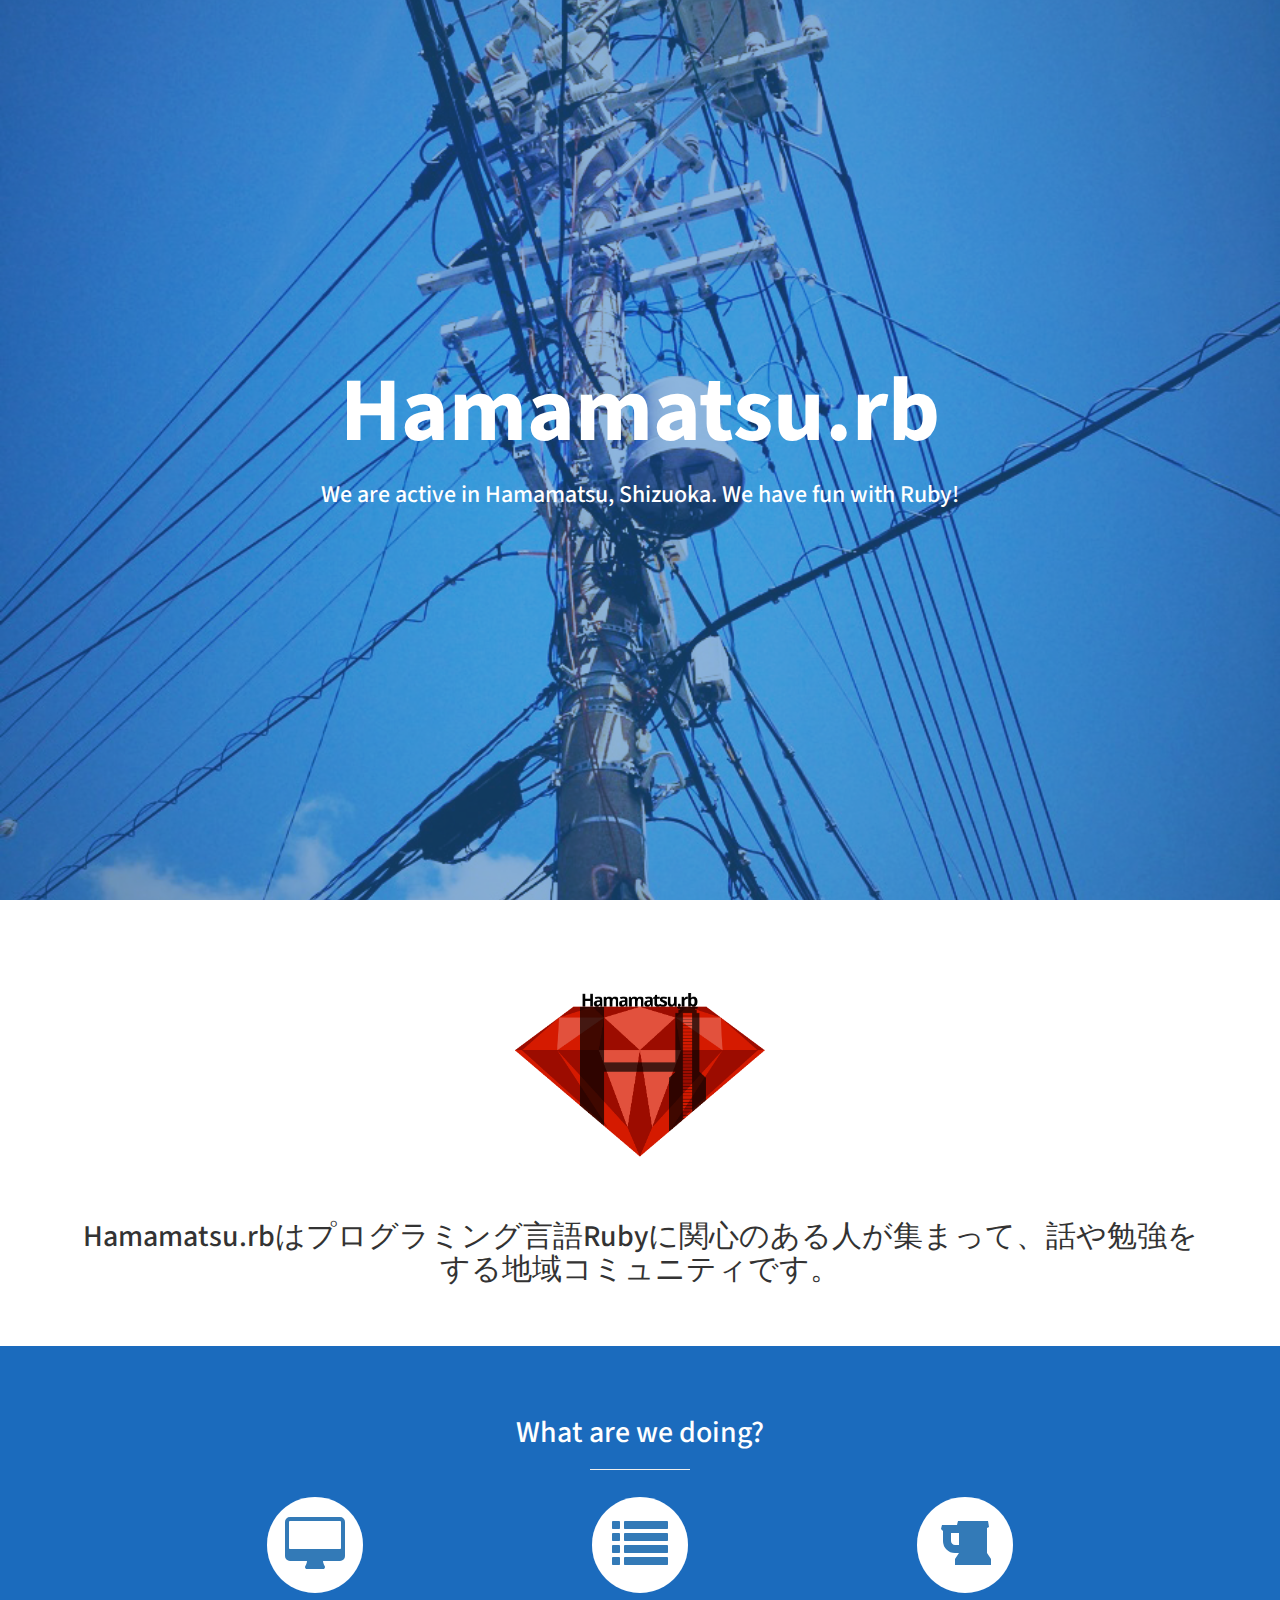
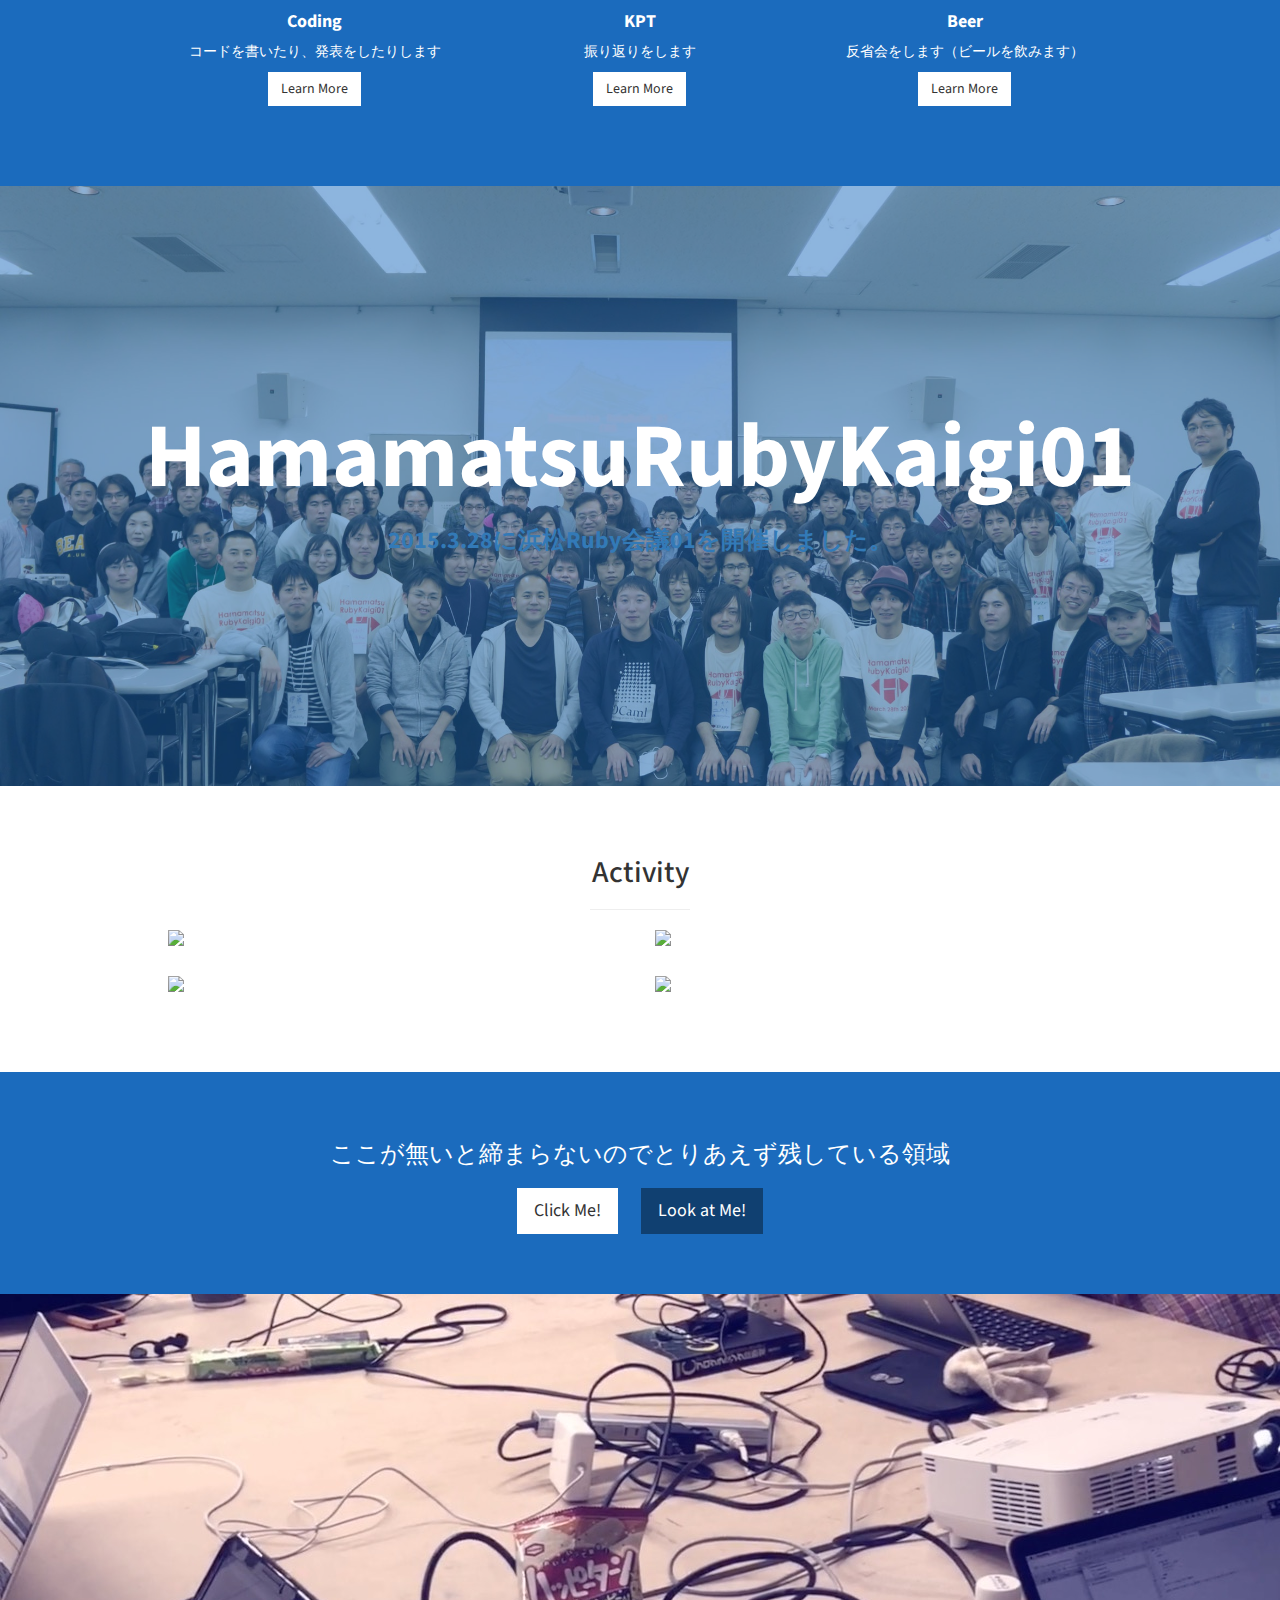
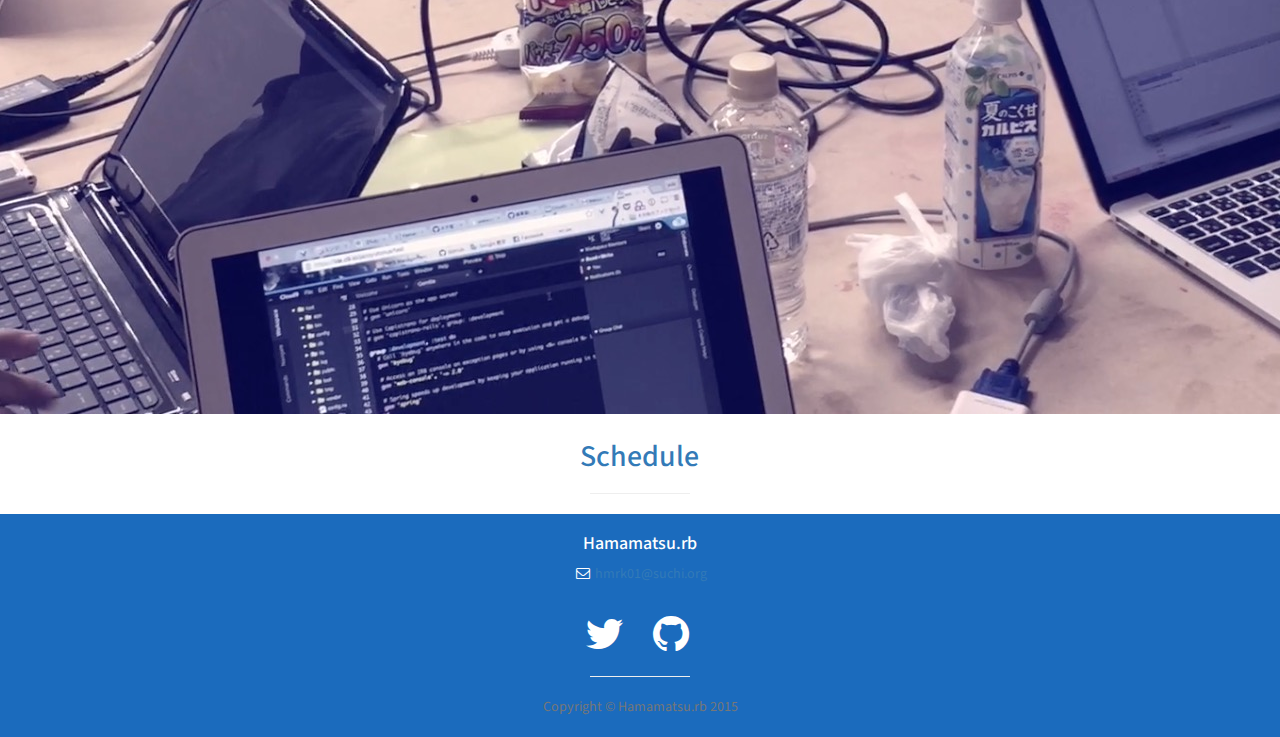
==== commit bcbb2b61: "ちょっといじった" ====
--- a/index.html
+++ b/index.html
@@ -71,23 +71,21 @@
 
     <!-- About -->
     <section id="about" class="about">
-        <div class="container">
-            <div class="row">
-                <div class="col-md-12">
-                    <img class="img-portfolio img-responsive" src="img/hmrblogo1_square.png"  width="250" height="250" >
-                </div>
-            </div>
-            <div class="row">
-                <div class="col-lg-12 text-center">
-                    <h2>Hamamatsu.rbはプログラミング言語Rubyに関心のある人が集まって、話や勉強をする地域コミュニティです。
-                    </h2>
-
-                    <p class="lead">毎月第2水曜日に開催しています。スケジュールは<a target="_blank" href="https://hmrb.doorkeeper.jp/">DoorKeeper</a>のイベントページをご確認ください。</p>
-                </div>
-            </div>
-            <!-- /.row -->
-        </div>
-        <!-- /.container -->
+      <div class="container">
+        <div class="row">
+          <div class="col-md-12">
+            <img class="img-portfolio img-responsive" src="img/hmrblogo1_square.png"  width="250" height="250" >
+          </div>
+        </div>
+        <div class="row">
+          <div class="col-lg-12 text-center">
+            <h2>Hamamatsu.rbはプログラミング言語Rubyに関心のある人が集まって、話や勉強をする地域コミュニティです。
+            </h2>
+          </div>
+        </div>
+        <!-- /.row -->
+      </div>
+      <!-- /.container -->
     </section>
 
     <!-- Services -->
@@ -228,7 +226,8 @@
     <section class="schedule">
       <div class="row">
         <div class="col-lg-10 col-lg-offset-1 text-center">
-          <h2>Schedule</h2>
+          <h2><a href="https://hmrb.doorkeeper.jp/">Schedule</a>
+          </h2>
           <hr class="small">
 
           <div class="eventDetail">
@@ -262,8 +261,7 @@
         <div class="container">
             <div class="row">
                 <div class="col-lg-10 col-lg-offset-1 text-center">
-                    <h4><strong>Hamamatsu.rb</strong>
-                    </h4>
+                    <h4>Hamamatsu.rb</h4>
                     <ul class="list-unstyled">
                         <li><i class="fa fa-envelope-o fa-fw"></i>  <a href="mailto:hmrk01@suchi.org" class="footer-mailto">hmrk01@suchi.org </a>
                         </li>
